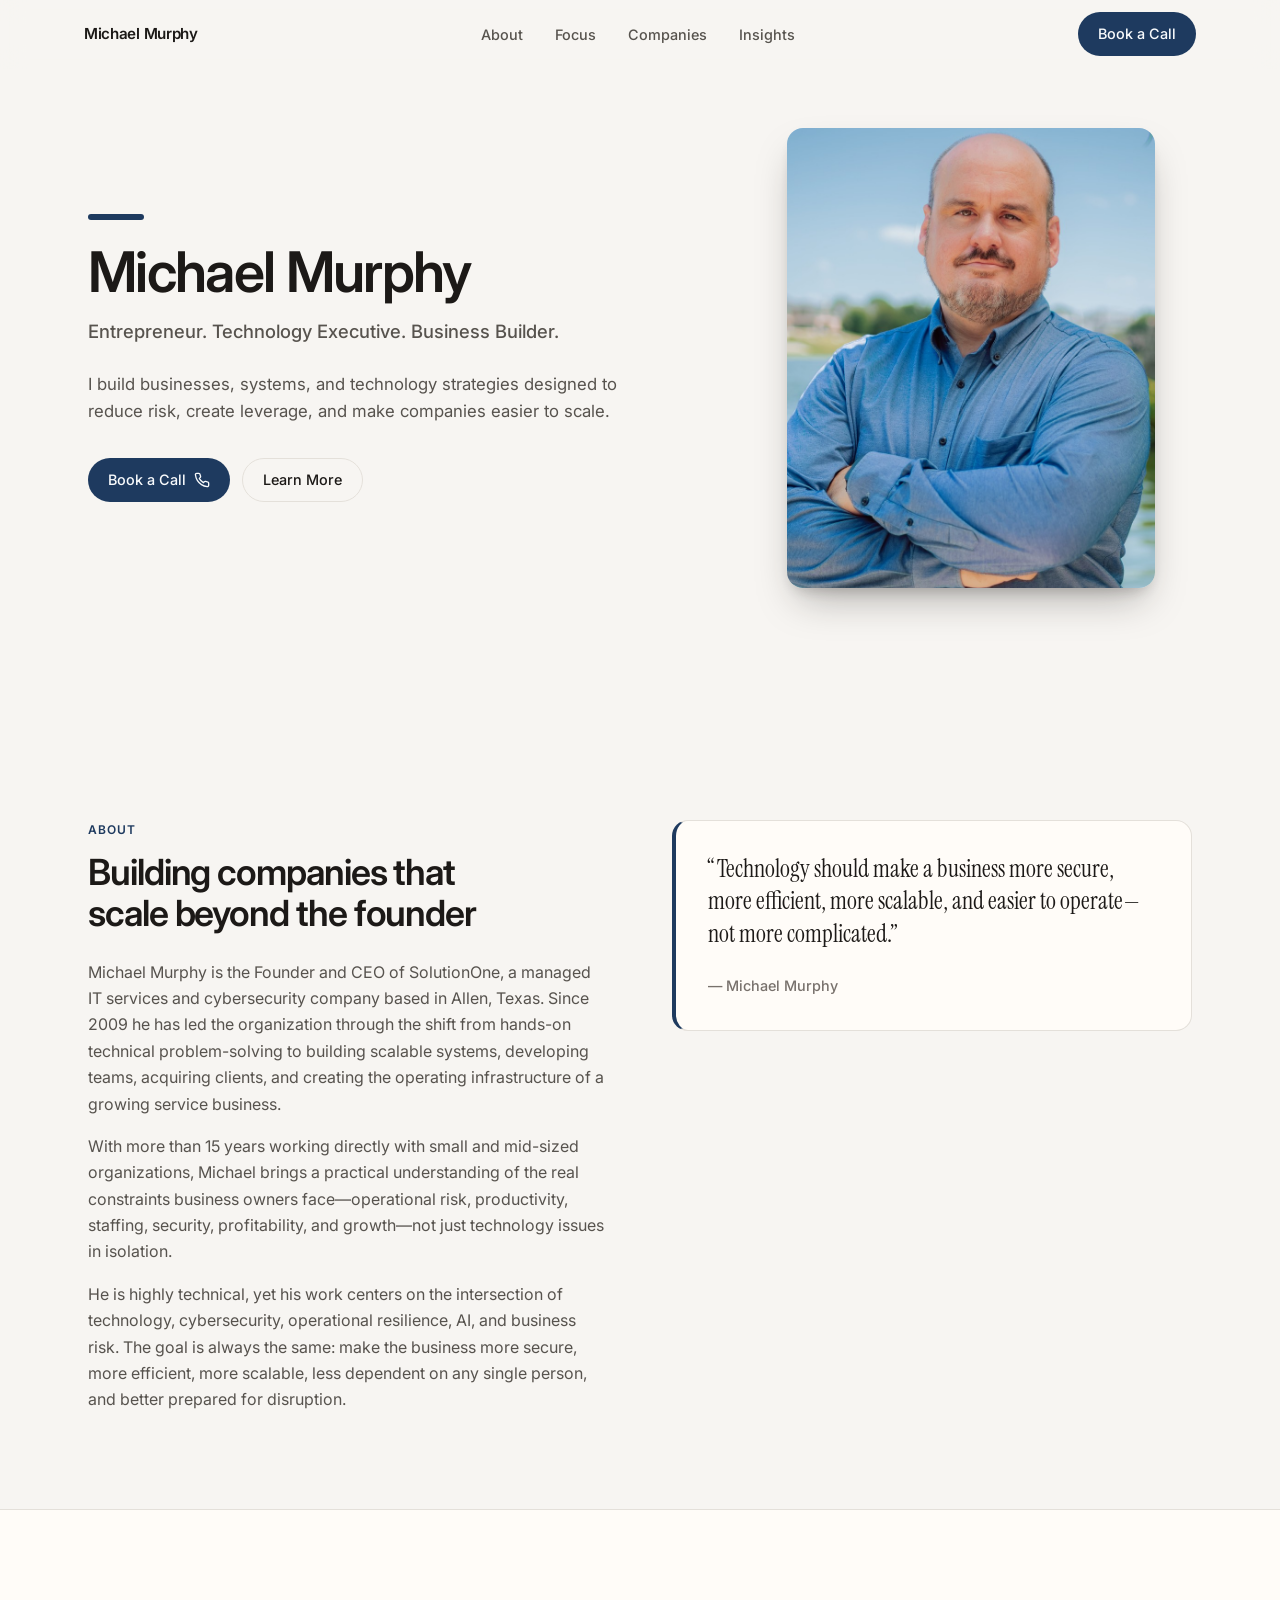
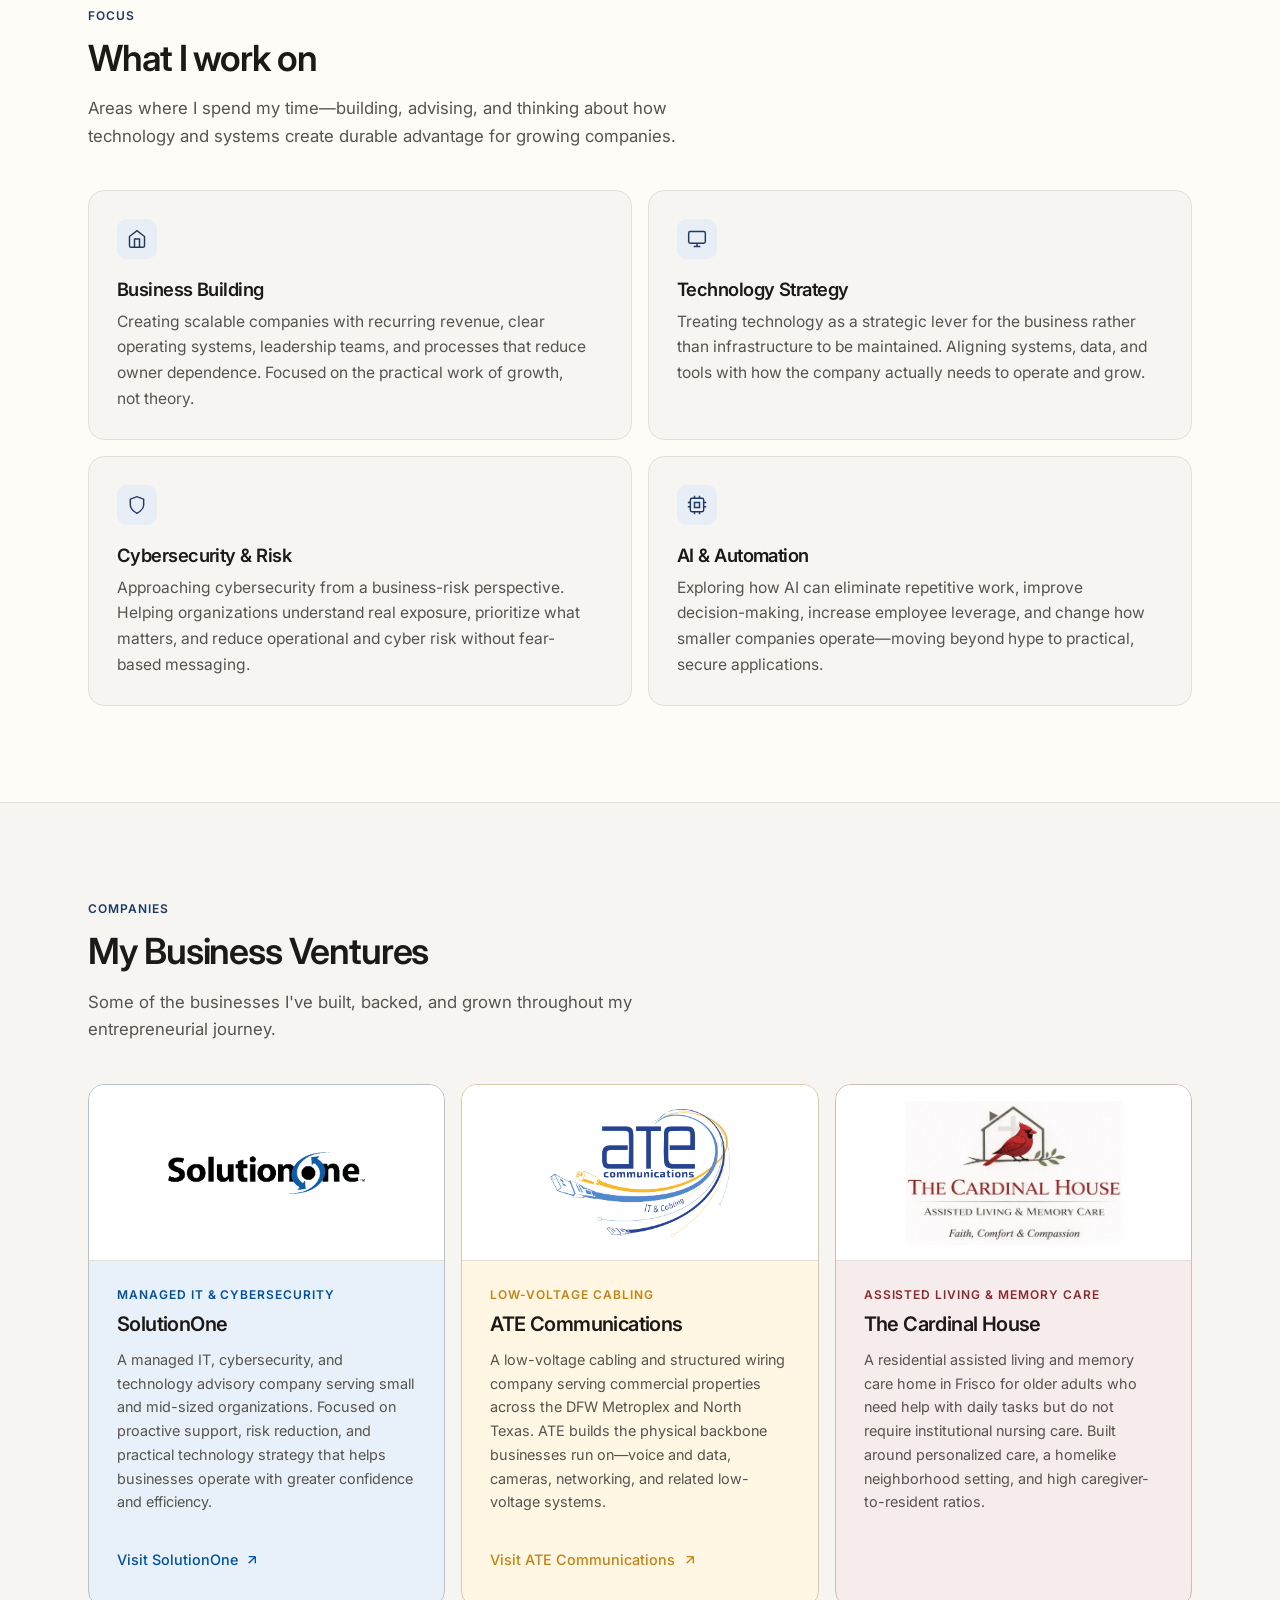
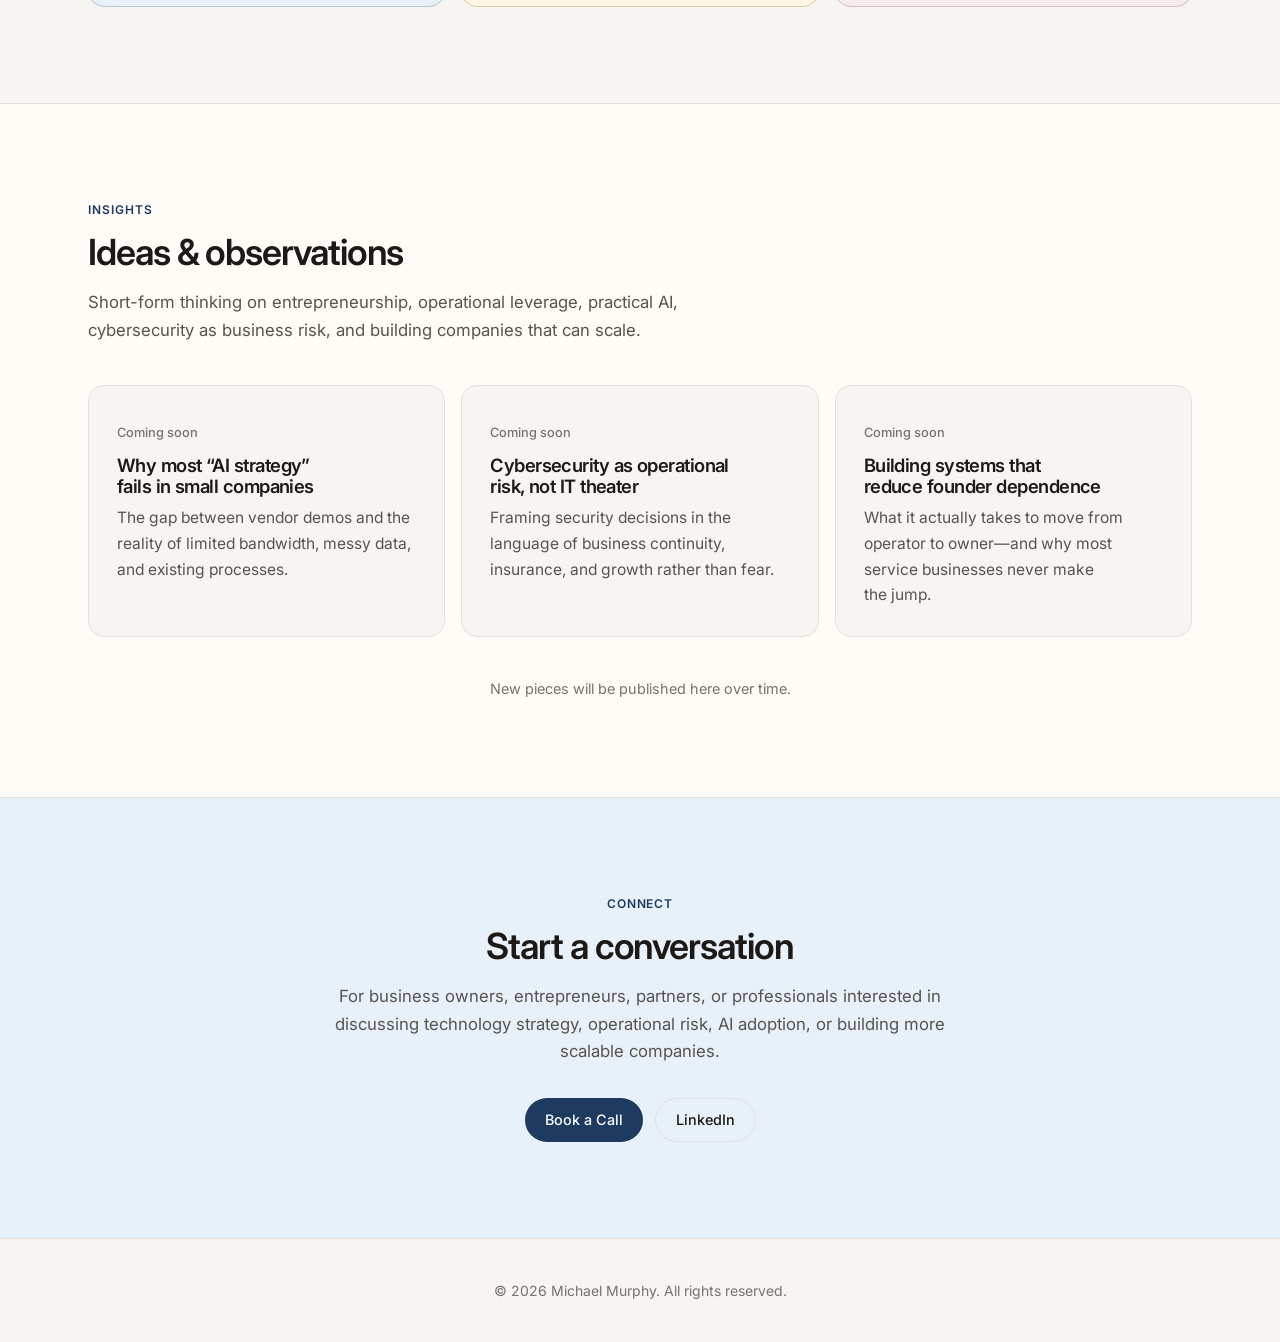
==== index.html @ 8ab00224 "Fix hero portrait: remove broken frame overlay, resize image, proper drop shadow" ====
<!DOCTYPE html>
<html lang="en">
<head>
  <meta charset="utf-8" />
  <meta name="viewport" content="width=device-width, initial-scale=1" />
  <title>Michael Murphy</title>
  <meta name="description" content="Michael Murphy is an entrepreneur, technology executive, and business builder. Founder & CEO of SolutionOne." />
  <meta name="theme-color" content="#f7f5f2" />
  <link rel="icon" type="image/svg+xml" href="favicon.svg" />
  <link rel="preconnect" href="https://fonts.googleapis.com" />
  <link rel="preconnect" href="https://fonts.gstatic.com" crossorigin />
  <link href="https://fonts.googleapis.com/css2?family=Instrument+Serif:ital@0;1&family=Inter:wght@400;500;600;700&display=swap" rel="stylesheet" />
  <link rel="stylesheet" href="css/site.css" />
</head>
<body>
  <header class="nav" id="nav">
    <div class="nav-inner">
      <a href="#top" class="logo">Michael Murphy</a>
      <ul class="nav-links">
        <li><a href="#about">About</a></li>
        <li><a href="#work">Focus</a></li>
        <li><a href="#companies">Companies</a></li>
        <li><a href="#insights">Insights</a></li>
      </ul>
      <a class="btn btn-primary nav-cta-desktop" href="https://calendly.com/mwmurphy/phone" target="_blank" rel="noopener noreferrer">Book a Call</a>
      <button class="menu-btn" id="menuBtn" type="button" aria-label="Open menu" aria-expanded="false">
        <svg width="24" height="24" viewBox="0 0 24 24" fill="none" stroke="currentColor" stroke-width="2"><path d="M4 6h16M4 12h16M4 18h16"/></svg>
      </button>
    </div>
  </header>
  <div class="mobile-menu" id="mobileMenu">
    <a href="#about">About</a>
    <a href="#work">Focus</a>
    <a href="#companies">Companies</a>
    <a href="#insights">Insights</a>
    <a href="https://calendly.com/mwmurphy/phone" target="_blank" rel="noopener noreferrer">Book a Call</a>
  </div>

  <main id="top">
    <section class="hero">
      <div>
        <div class="bar hero-stagger"></div>
        <h1 class="hero-stagger">Michael Murphy</h1>
        <p class="tag hero-stagger">Entrepreneur. Technology Executive. Business Builder.</p>
        <p class="lede hero-stagger">I build businesses, systems, and technology strategies designed to reduce risk, create leverage, and make companies easier to scale.</p>
        <div class="actions hero-stagger">
          <a class="btn btn-primary" href="https://calendly.com/mwmurphy/phone" target="_blank" rel="noopener noreferrer">
            Book a Call
            <svg width="16" height="16" viewBox="0 0 24 24" fill="none" stroke="currentColor" stroke-width="2"><path d="M22 16.92v3a2 2 0 0 1-2.18 2 19.79 19.79 0 0 1-8.63-3.07 19.5 19.5 0 0 1-6-6 19.79 19.79 0 0 1-3.07-8.67A2 2 0 0 1 4.11 2h3a2 2 0 0 1 2 1.72c.13.81.36 1.6.7 2.34a2 2 0 0 1-.45 2.11L8.09 9.91a16 16 0 0 0 6 6l1.27-1.27a2 2 0 0 1 2.11-.45c.74.34 1.53.57 2.34.7A2 2 0 0 1 22 16.92z"/></svg>
          </a>
          <a class="btn btn-outline" href="#about">Learn More</a>
        </div>
      </div>
      <div class="portrait">
        <img src="michael-murphy.jpg" width="800" height="1088" alt="Michael Murphy, entrepreneur and technology executive" />
      </div>
    </section>

    <section class="section" id="about">
      <div class="wrap about-grid">
        <div>
          <p class="label">About</p>
          <h2>Building companies that scale beyond the founder</h2>
          <div class="about-copy">
            <p>Michael Murphy is the Founder and CEO of SolutionOne, a managed IT services and cybersecurity company based in Allen, Texas. Since 2009 he has led the organization through the shift from hands-on technical problem-solving to building scalable systems, developing teams, acquiring clients, and creating the operating infrastructure of a growing service business.</p>
            <p>With more than 15 years working directly with small and mid-sized organizations, Michael brings a practical understanding of the real constraints business owners face—operational risk, productivity, staffing, security, profitability, and growth—not just technology issues in isolation.</p>
            <p>He is highly technical, yet his work centers on the intersection of technology, cybersecurity, operational resilience, AI, and business risk. The goal is always the same: make the business more secure, more efficient, more scalable, less dependent on any single person, and better prepared for disruption.</p>
          </div>
        </div>
        <blockquote class="quote">
          <p>“Technology should make a business more secure, more efficient, more scalable, and easier to operate—not more complicated.”</p>
          <footer>— Michael Murphy</footer>
        </blockquote>
      </div>
    </section>

    <section class="section band" id="work">
      <div class="wrap">
        <p class="label">Focus</p>
        <h2>What I work on</h2>
        <p class="intro">Areas where I spend my time—building, advising, and thinking about how technology and systems create durable advantage for growing companies.</p>
        <div class="focus-grid">
          <article class="card">
            <div class="icon"><svg width="20" height="20" viewBox="0 0 24 24" fill="none" stroke="currentColor" stroke-width="1.75"><path d="M3 9l9-7 9 7v11a2 2 0 0 1-2 2H5a2 2 0 0 1-2-2z"/><polyline points="9 22 9 12 15 12 15 22"/></svg></div>
            <h3>Business Building</h3>
            <p>Creating scalable companies with recurring revenue, clear operating systems, leadership teams, and processes that reduce owner dependence. Focused on the practical work of growth, not theory.</p>
          </article>
          <article class="card">
            <div class="icon"><svg width="20" height="20" viewBox="0 0 24 24" fill="none" stroke="currentColor" stroke-width="1.75"><rect x="2" y="3" width="20" height="14" rx="2"/><line x1="8" y1="21" x2="16" y2="21"/><line x1="12" y1="17" x2="12" y2="21"/></svg></div>
            <h3>Technology Strategy</h3>
            <p>Treating technology as a strategic lever for the business rather than infrastructure to be maintained. Aligning systems, data, and tools with how the company actually needs to operate and grow.</p>
          </article>
          <article class="card">
            <div class="icon"><svg width="20" height="20" viewBox="0 0 24 24" fill="none" stroke="currentColor" stroke-width="1.75"><path d="M12 22s8-4 8-10V5l-8-3-8 3v7c0 6 8 10 8 10z"/></svg></div>
            <h3>Cybersecurity & Risk</h3>
            <p>Approaching cybersecurity from a business-risk perspective. Helping organizations understand real exposure, prioritize what matters, and reduce operational and cyber risk without fear-based messaging.</p>
          </article>
          <article class="card">
            <div class="icon"><svg width="20" height="20" viewBox="0 0 24 24" fill="none" stroke="currentColor" stroke-width="1.75"><rect x="4" y="4" width="16" height="16" rx="2"/><rect x="9" y="9" width="6" height="6"/><path d="M9 1v3M15 1v3M9 20v3M15 20v3M20 9h3M20 14h3M1 9h3M1 14h3"/></svg></div>
            <h3>AI & Automation</h3>
            <p>Exploring how AI can eliminate repetitive work, improve decision-making, increase employee leverage, and change how smaller companies operate—moving beyond hype to practical, secure applications.</p>
          </article>
        </div>
      </div>
    </section>

    <section class="section" id="companies">
      <div class="wrap">
        <p class="label">Companies</p>
        <h2>My Business Ventures</h2>
        <p class="intro">Some of the businesses I've built, backed, and grown throughout my entrepreneurial journey.</p>
        <div class="company-grid">
          <article class="venture so">
            <div class="venture-logo"><img src="logos/solutionone.png" alt="SolutionOne logo" /></div>
            <div class="venture-body">
              <p class="kind">Managed IT & cybersecurity</p>
              <h3>SolutionOne</h3>
              <p>A managed IT, cybersecurity, and technology advisory company serving small and mid-sized organizations. Focused on proactive support, risk reduction, and practical technology strategy that helps businesses operate with greater confidence and efficiency.</p>
              <a class="ext" href="https://www.solutiononeinc.com" target="_blank" rel="noopener noreferrer">Visit SolutionOne <svg width="16" height="16" viewBox="0 0 24 24" fill="none" stroke="currentColor" stroke-width="2"><path d="M7 17L17 7M17 7H7M17 7V17"/></svg></a>
            </div>
          </article>
          <article class="venture ate">
            <div class="venture-logo"><img src="logos/ate.png" alt="ATE Communications logo" /></div>
            <div class="venture-body">
              <p class="kind">Low-voltage cabling</p>
              <h3>ATE Communications</h3>
              <p>A low-voltage cabling and structured wiring company serving commercial properties across the DFW Metroplex and North Texas. ATE builds the physical backbone businesses run on—voice and data, cameras, networking, and related low-voltage systems.</p>
              <a class="ext" href="https://ate-com.com" target="_blank" rel="noopener noreferrer">Visit ATE Communications <svg width="16" height="16" viewBox="0 0 24 24" fill="none" stroke="currentColor" stroke-width="2"><path d="M7 17L17 7M17 7H7M17 7V17"/></svg></a>
            </div>
          </article>
          <article class="venture cardinal">
            <div class="venture-logo"><img src="logos/cardinal.jpg" alt="The Cardinal House logo" /></div>
            <div class="venture-body">
              <p class="kind">Assisted living & memory care</p>
              <h3>The Cardinal House</h3>
              <p>A residential assisted living and memory care home in Frisco for older adults who need help with daily tasks but do not require institutional nursing care. Built around personalized care, a homelike neighborhood setting, and high caregiver-to-resident ratios.</p>
            </div>
          </article>
        </div>
      </div>
    </section>

    <section class="section band" id="insights">
      <div class="wrap">
        <p class="label">Insights</p>
        <h2>Ideas & observations</h2>
        <p class="intro">Short-form thinking on entrepreneurship, operational leverage, practical AI, cybersecurity as business risk, and building companies that can scale.</p>
        <div class="insight-grid">
          <article class="card insight">
            <p class="meta">Coming soon</p>
            <h3>Why most “AI strategy” fails in small companies</h3>
            <p>The gap between vendor demos and the reality of limited bandwidth, messy data, and existing processes.</p>
          </article>
          <article class="card insight">
            <p class="meta">Coming soon</p>
            <h3>Cybersecurity as operational risk, not IT theater</h3>
            <p>Framing security decisions in the language of business continuity, insurance, and growth rather than fear.</p>
          </article>
          <article class="card insight">
            <p class="meta">Coming soon</p>
            <h3>Building systems that reduce founder dependence</h3>
            <p>What it actually takes to move from operator to owner—and why most service businesses never make the jump.</p>
          </article>
        </div>
        <p class="note">New pieces will be published here over time.</p>
      </div>
    </section>

    <section class="section connect" id="connect">
      <div class="wrap">
        <p class="label">Connect</p>
        <h2>Start a conversation</h2>
        <p class="intro">For business owners, entrepreneurs, partners, or professionals interested in discussing technology strategy, operational risk, AI adoption, or building more scalable companies.</p>
        <div class="actions">
          <a class="btn btn-primary" href="https://calendly.com/mwmurphy/phone" target="_blank" rel="noopener noreferrer">Book a Call</a>
          <a class="btn btn-outline" href="https://www.linkedin.com/in/michaelwmurphy/" target="_blank" rel="noopener noreferrer">LinkedIn</a>
        </div>
      </div>
    </section>
  </main>
  <footer class="footer">© <span id="year"></span> Michael Murphy. All rights reserved.</footer>
  <script src="js/site.js"></script>
</body>
</html>
---- css/site.css ----
:root {
  --bg: #f7f5f2;
  --surface: #fffcf8;
  --fg: #1c1917;
  --muted: #57534e;
  --subtle: #78716c;
  --border: #e4e0da;
  --accent: #1e3a5f;
  --accent-fg: #f8fafc;
  --accent-soft: #e8eef5;
  --accent-hover: #152a45;
  --so: #0050a0;
  --so-soft: #e8f1fa;
  --ate-gold: #c48414;
  --ate-soft: #fff6e4;
  --cardinal: #8b2a2e;
  --cardinal-soft: #f6eceb;
  --logo-band: #ffffff;
  --radius: 1rem;
  --font: Inter, ui-sans-serif, system-ui, sans-serif;
  --serif: "Instrument Serif", Georgia, serif;
}

* { box-sizing: border-box; margin: 0; padding: 0; }
html { scroll-behavior: smooth; scroll-padding-top: 5.5rem; }
body {
  background: var(--bg);
  color: var(--fg);
  font-family: var(--font);
  line-height: 1.65;
  -webkit-font-smoothing: antialiased;
}
img { max-width: 100%; display: block; }
a { color: inherit; }
h1, h2, h3 { text-wrap: balance; letter-spacing: -0.03em; line-height: 1.15; }
p { text-wrap: pretty; }
button { font: inherit; cursor: pointer; background: none; border: none; color: inherit; }

.wrap { max-width: 72rem; margin: 0 auto; padding: 0 1.25rem; }
@media (min-width: 640px) { .wrap { padding: 0 1.5rem; } }

.nav {
  position: fixed; inset: 0 0 auto; z-index: 50;
  border-bottom: 1px solid transparent;
  background: color-mix(in srgb, var(--bg) 80%, transparent);
  backdrop-filter: blur(12px);
  transition: background-color .2s, border-color .2s;
}
.nav.scrolled {
  border-color: var(--border);
  background: color-mix(in srgb, var(--bg) 95%, transparent);
}
.nav-inner {
  max-width: 72rem; margin: 0 auto;
  height: 4.25rem;
  display: flex; align-items: center; justify-content: space-between;
  padding: 0 1.25rem;
}
.logo { font-weight: 600; font-size: 0.95rem; text-decoration: none; letter-spacing: -0.02em; }
.nav-links { display: none; gap: 2rem; list-style: none; }
.nav-links a { color: var(--muted); text-decoration: none; font-size: 0.9rem; font-weight: 500; }
.nav-links a:hover { color: var(--fg); }
.menu-btn { width: 2.75rem; height: 2.75rem; display: inline-flex; align-items: center; justify-content: center; border-radius: 0.5rem; }
.mobile-menu {
  position: fixed; inset: 0; z-index: 40; background: var(--bg);
  padding: 6rem 1.5rem 2rem; display: none; flex-direction: column; gap: 0.5rem;
}
.mobile-menu.open { display: flex; }
.mobile-menu a { min-height: 3rem; display: flex; align-items: center; font-size: 1.15rem; font-weight: 500; text-decoration: none; }
.nav-cta-desktop { display: none; }

@media (min-width: 768px) {
  .nav-links { display: flex; }
  .menu-btn { display: none; }
  .nav-cta-desktop { display: inline-flex; }
}

.btn {
  display: inline-flex; align-items: center; justify-content: center; gap: 0.5rem;
  min-height: 2.75rem; padding: 0 1.25rem; border-radius: 999px;
  font-size: 0.9rem; font-weight: 500; text-decoration: none;
  transition: background-color .15s, border-color .15s, transform .15s;
}
.btn:active { transform: scale(0.96); }
.btn-primary { background: var(--accent); color: var(--accent-fg); }
.btn-primary:hover { background: var(--accent-hover); }
.btn-outline { border: 1px solid var(--border); color: var(--fg); }
.btn-outline:hover { border-color: var(--muted); background: var(--surface); }

.hero {
  max-width: 72rem; margin: 0 auto;
  padding: 6rem 1.25rem 4rem;
  display: grid; gap: 2.5rem; align-items: center;
}
@media (min-width: 1024px) {
  .hero { grid-template-columns: 1.15fr 0.85fr; gap: 4rem; padding: 8rem 1.5rem 6rem; }
}
.bar { width: 3.5rem; height: 0.375rem; border-radius: 999px; background: var(--accent); margin-bottom: 1.25rem; }
.hero h1 { font-size: clamp(2.25rem, 5vw, 3.5rem); font-weight: 600; }
.tag { margin-top: 0.75rem; font-size: 1.15rem; font-weight: 500; color: var(--muted); }
.lede { margin-top: 1.5rem; max-width: 36rem; font-size: 1.05rem; color: var(--muted); }
.actions { margin-top: 2rem; display: flex; flex-wrap: wrap; gap: 0.75rem; }
.portrait { position: relative; width: 100%; max-width: 20rem; margin: 0 auto; }
@media (min-width: 1024px) { .portrait { margin-left: auto; max-width: 23rem; } }
.portrait img {
  width: 100%; height: auto; aspect-ratio: 4/5; object-fit: cover; object-position: center 20%;
  border-radius: 1rem; box-shadow: 0 20px 40px -12px rgb(28 25 23 / 0.35), 0 8px 16px -8px rgb(28 25 23 / 0.25);
}

.section { padding: 4rem 0; }
@media (min-width: 640px) { .section { padding: 6rem 0; } }
.label { font-size: 0.75rem; font-weight: 600; letter-spacing: 0.08em; text-transform: uppercase; color: var(--accent); }
.section h2 { margin-top: 0.75rem; font-size: clamp(1.75rem, 3vw, 2.25rem); font-weight: 600; }
.intro { margin-top: 1rem; max-width: 40rem; color: var(--muted); font-size: 1.05rem; }

.about-grid, .focus-grid, .company-grid, .insight-grid { margin-top: 2.5rem; display: grid; gap: 1rem; }
@media (min-width: 640px) { .focus-grid { grid-template-columns: 1fr 1fr; } }
@media (min-width: 768px) { .company-grid, .insight-grid { grid-template-columns: 1fr 1fr 1fr; } }
@media (min-width: 1024px) { .about-grid { grid-template-columns: 1fr 1fr; gap: 4rem; } }

.about-copy { margin-top: 1.5rem; display: grid; gap: 1rem; color: var(--muted); }
.quote {
  align-self: start; background: var(--surface);
  border: 1px solid var(--border); border-left: 4px solid var(--accent);
  border-radius: 1rem; padding: 2rem;
}
.quote p { font-family: var(--serif); font-size: 1.5rem; line-height: 1.35; color: var(--fg); }
.quote footer { margin-top: 1.5rem; font-size: 0.9rem; font-weight: 500; color: var(--subtle); }

.band { background: var(--surface); border-top: 1px solid var(--border); border-bottom: 1px solid var(--border); }
.card {
  background: var(--bg); border: 1px solid var(--border); border-radius: 1rem; padding: 1.75rem;
}
.icon {
  width: 2.5rem; height: 2.5rem; border-radius: 10px;
  background: var(--accent-soft); color: var(--accent);
  display: flex; align-items: center; justify-content: center; margin-bottom: 1.25rem;
}
.card h3 { font-size: 1.15rem; font-weight: 600; }
.card p { margin-top: 0.5rem; color: var(--muted); font-size: 0.975rem; }

.venture {
  display: flex; flex-direction: column; overflow: hidden;
  border-radius: 1rem; border: 1px solid var(--border);
}
.venture.so { background: var(--so-soft); border-color: color-mix(in srgb, var(--so) 20%, var(--border)); }
.venture.ate { background: var(--ate-soft); border-color: color-mix(in srgb, var(--ate-gold) 25%, var(--border)); }
.venture.cardinal { background: var(--cardinal-soft); border-color: color-mix(in srgb, var(--cardinal) 20%, var(--border)); }
.venture-logo {
  height: 11rem; display: flex; align-items: center; justify-content: center;
  background: var(--logo-band); border-bottom: 1px solid var(--border); padding: 0 1.25rem;
}
.venture-logo img { object-fit: contain; max-width: 88%; }
.venture.so img { height: 3rem; }
.venture.ate img { height: 8rem; }
.venture.cardinal img { height: 9rem; }
.venture-body { padding: 1.5rem 1.75rem; display: flex; flex-direction: column; flex: 1; }
.kind { font-size: 0.75rem; font-weight: 600; letter-spacing: 0.08em; text-transform: uppercase; }
.venture.so .kind, .venture.so .ext { color: var(--so); }
.venture.ate .kind, .venture.ate .ext { color: var(--ate-gold); }
.venture.cardinal .kind { color: var(--cardinal); }
.venture h3 { margin-top: 0.5rem; font-size: 1.25rem; font-weight: 600; }
.venture-body > p:last-of-type { margin-top: 0.75rem; flex: 1; color: var(--muted); font-size: 0.9rem; }
.ext {
  margin-top: 1.5rem; display: inline-flex; align-items: center; gap: 0.4rem;
  min-height: 2.75rem; font-size: 0.9rem; font-weight: 500; text-decoration: none;
}

.insight .meta { font-size: 0.8rem; font-weight: 500; color: var(--subtle); }
.insight h3 { margin-top: 0.75rem; }
.note { margin-top: 2.5rem; text-align: center; color: var(--subtle); font-size: 0.9rem; }

.connect { background: var(--so-soft); border-bottom: 1px solid var(--border); text-align: center; }
.connect .intro { margin-left: auto; margin-right: auto; }
.connect .actions { justify-content: center; }

.footer { padding: 2.5rem 0; text-align: center; color: var(--subtle); font-size: 0.875rem; }

@media (prefers-reduced-motion: reduce) {
  html { scroll-behavior: auto; }
  .hero-stagger { animation: none !important; opacity: 1 !important; }
}
@keyframes fade-up {
  from { opacity: 0; transform: translateY(12px); }
  to { opacity: 1; transform: none; }
}
.hero-stagger { opacity: 0; animation: fade-up .5s cubic-bezier(0.22,1,0.36,1) forwards; }
.hero-stagger:nth-child(1) { animation-delay: 40ms; }
.hero-stagger:nth-child(2) { animation-delay: 120ms; }
.hero-stagger:nth-child(3) { animation-delay: 200ms; }
.hero-stagger:nth-child(4) { animation-delay: 280ms; }
.hero-stagger:nth-child(5) { animation-delay: 320ms; }
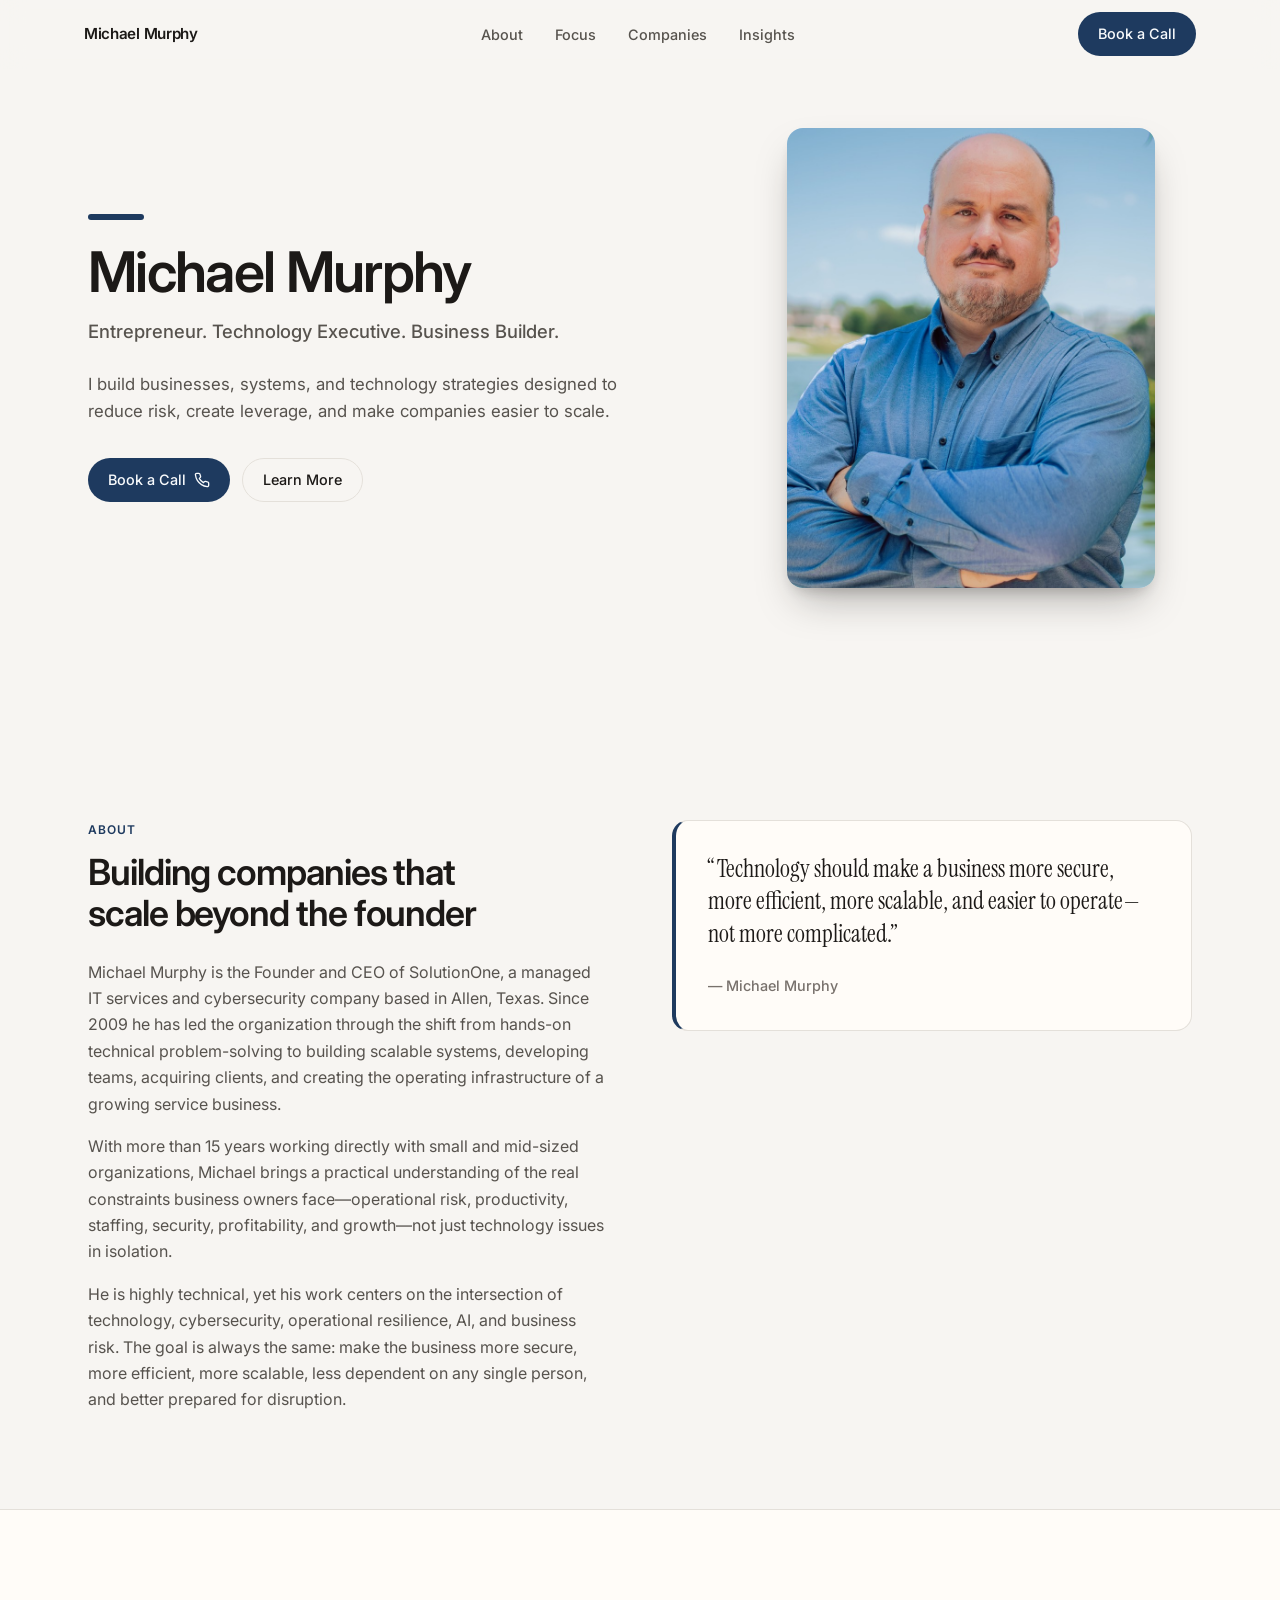
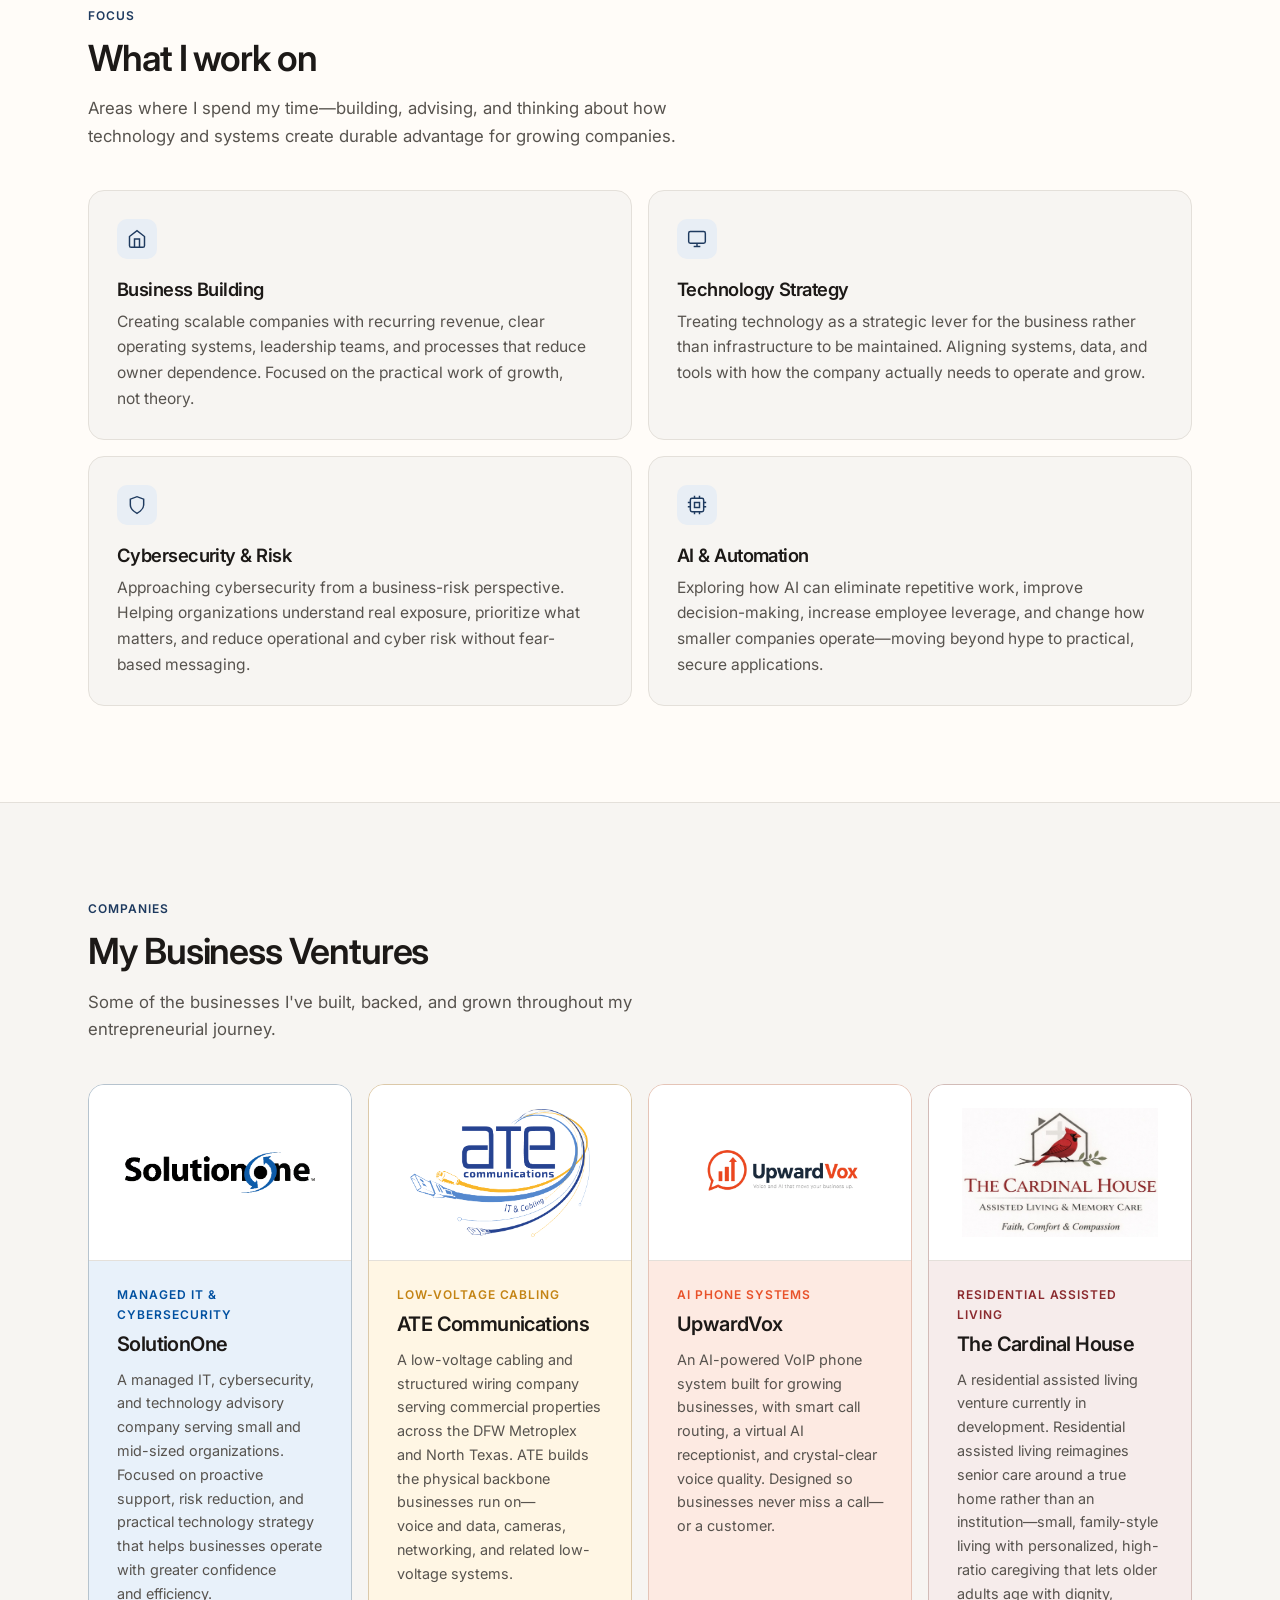
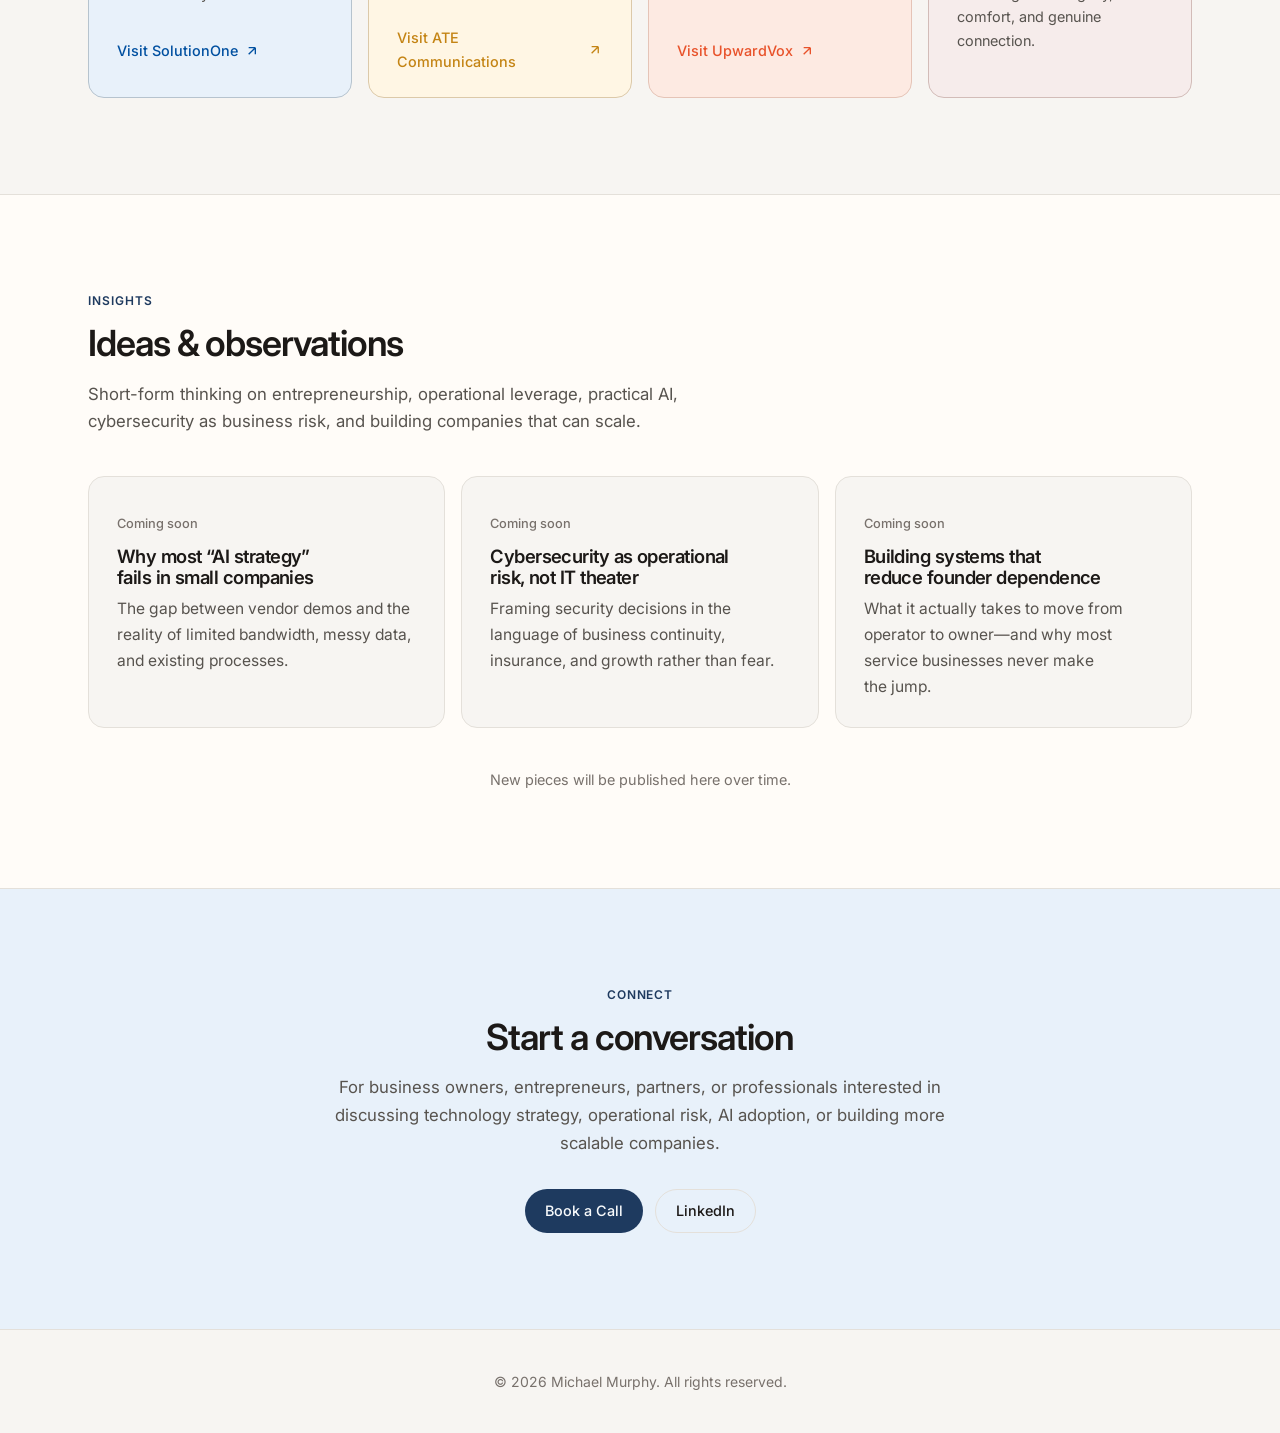
==== commit e2e5361b: "Add UpwardVox venture card, reorder companies, rewrite Cardinal House copy" ====
--- a/index.html
+++ b/index.html
@@ -128,12 +128,21 @@
               <a class="ext" href="https://ate-com.com" target="_blank" rel="noopener noreferrer">Visit ATE Communications <svg width="16" height="16" viewBox="0 0 24 24" fill="none" stroke="currentColor" stroke-width="2"><path d="M7 17L17 7M17 7H7M17 7V17"/></svg></a>
             </div>
           </article>
+          <article class="venture uv">
+            <div class="venture-logo"><img src="logos/upwardvox.webp" alt="UpwardVox logo" /></div>
+            <div class="venture-body">
+              <p class="kind">AI phone systems</p>
+              <h3>UpwardVox</h3>
+              <p>An AI-powered VoIP phone system built for growing businesses, with smart call routing, a virtual AI receptionist, and crystal-clear voice quality. Designed so businesses never miss a call—or a customer.</p>
+              <a class="ext" href="https://upwardvox.com" target="_blank" rel="noopener noreferrer">Visit UpwardVox <svg width="16" height="16" viewBox="0 0 24 24" fill="none" stroke="currentColor" stroke-width="2"><path d="M7 17L17 7M17 7H7M17 7V17"/></svg></a>
+            </div>
+          </article>
           <article class="venture cardinal">
             <div class="venture-logo"><img src="logos/cardinal.jpg" alt="The Cardinal House logo" /></div>
             <div class="venture-body">
-              <p class="kind">Assisted living & memory care</p>
+              <p class="kind">Residential assisted living</p>
               <h3>The Cardinal House</h3>
-              <p>A residential assisted living and memory care home in Frisco for older adults who need help with daily tasks but do not require institutional nursing care. Built around personalized care, a homelike neighborhood setting, and high caregiver-to-resident ratios.</p>
+              <p>A residential assisted living venture currently in development. Residential assisted living reimagines senior care around a true home rather than an institution—small, family-style living with personalized, high-ratio caregiving that lets older adults age with dignity, comfort, and genuine connection.</p>
             </div>
           </article>
         </div>
--- a/css/site.css
+++ b/css/site.css
@@ -15,6 +15,8 @@
   --ate-soft: #fff6e4;
   --cardinal: #8b2a2e;
   --cardinal-soft: #f6eceb;
+  --uv: #e8522a;
+  --uv-soft: #fdeae2;
   --logo-band: #ffffff;
   --radius: 1rem;
   --font: Inter, ui-sans-serif, system-ui, sans-serif;
@@ -114,8 +116,9 @@
 .intro { margin-top: 1rem; max-width: 40rem; color: var(--muted); font-size: 1.05rem; }
 
 .about-grid, .focus-grid, .company-grid, .insight-grid { margin-top: 2.5rem; display: grid; gap: 1rem; }
-@media (min-width: 640px) { .focus-grid { grid-template-columns: 1fr 1fr; } }
-@media (min-width: 768px) { .company-grid, .insight-grid { grid-template-columns: 1fr 1fr 1fr; } }
+@media (min-width: 640px) { .focus-grid, .company-grid { grid-template-columns: 1fr 1fr; } }
+@media (min-width: 768px) { .insight-grid { grid-template-columns: 1fr 1fr 1fr; } }
+@media (min-width: 1024px) { .company-grid { grid-template-columns: 1fr 1fr 1fr 1fr; } }
 @media (min-width: 1024px) { .about-grid { grid-template-columns: 1fr 1fr; gap: 4rem; } }
 
 .about-copy { margin-top: 1.5rem; display: grid; gap: 1rem; color: var(--muted); }
@@ -146,6 +149,7 @@
 .venture.so { background: var(--so-soft); border-color: color-mix(in srgb, var(--so) 20%, var(--border)); }
 .venture.ate { background: var(--ate-soft); border-color: color-mix(in srgb, var(--ate-gold) 25%, var(--border)); }
 .venture.cardinal { background: var(--cardinal-soft); border-color: color-mix(in srgb, var(--cardinal) 20%, var(--border)); }
+.venture.uv { background: var(--uv-soft); border-color: color-mix(in srgb, var(--uv) 20%, var(--border)); }
 .venture-logo {
   height: 11rem; display: flex; align-items: center; justify-content: center;
   background: var(--logo-band); border-bottom: 1px solid var(--border); padding: 0 1.25rem;
@@ -154,11 +158,13 @@
 .venture.so img { height: 3rem; }
 .venture.ate img { height: 8rem; }
 .venture.cardinal img { height: 9rem; }
+.venture.uv img { height: 3.5rem; }
 .venture-body { padding: 1.5rem 1.75rem; display: flex; flex-direction: column; flex: 1; }
 .kind { font-size: 0.75rem; font-weight: 600; letter-spacing: 0.08em; text-transform: uppercase; }
 .venture.so .kind, .venture.so .ext { color: var(--so); }
 .venture.ate .kind, .venture.ate .ext { color: var(--ate-gold); }
 .venture.cardinal .kind { color: var(--cardinal); }
+.venture.uv .kind, .venture.uv .ext { color: var(--uv); }
 .venture h3 { margin-top: 0.5rem; font-size: 1.25rem; font-weight: 600; }
 .venture-body > p:last-of-type { margin-top: 0.75rem; flex: 1; color: var(--muted); font-size: 0.9rem; }
 .ext {
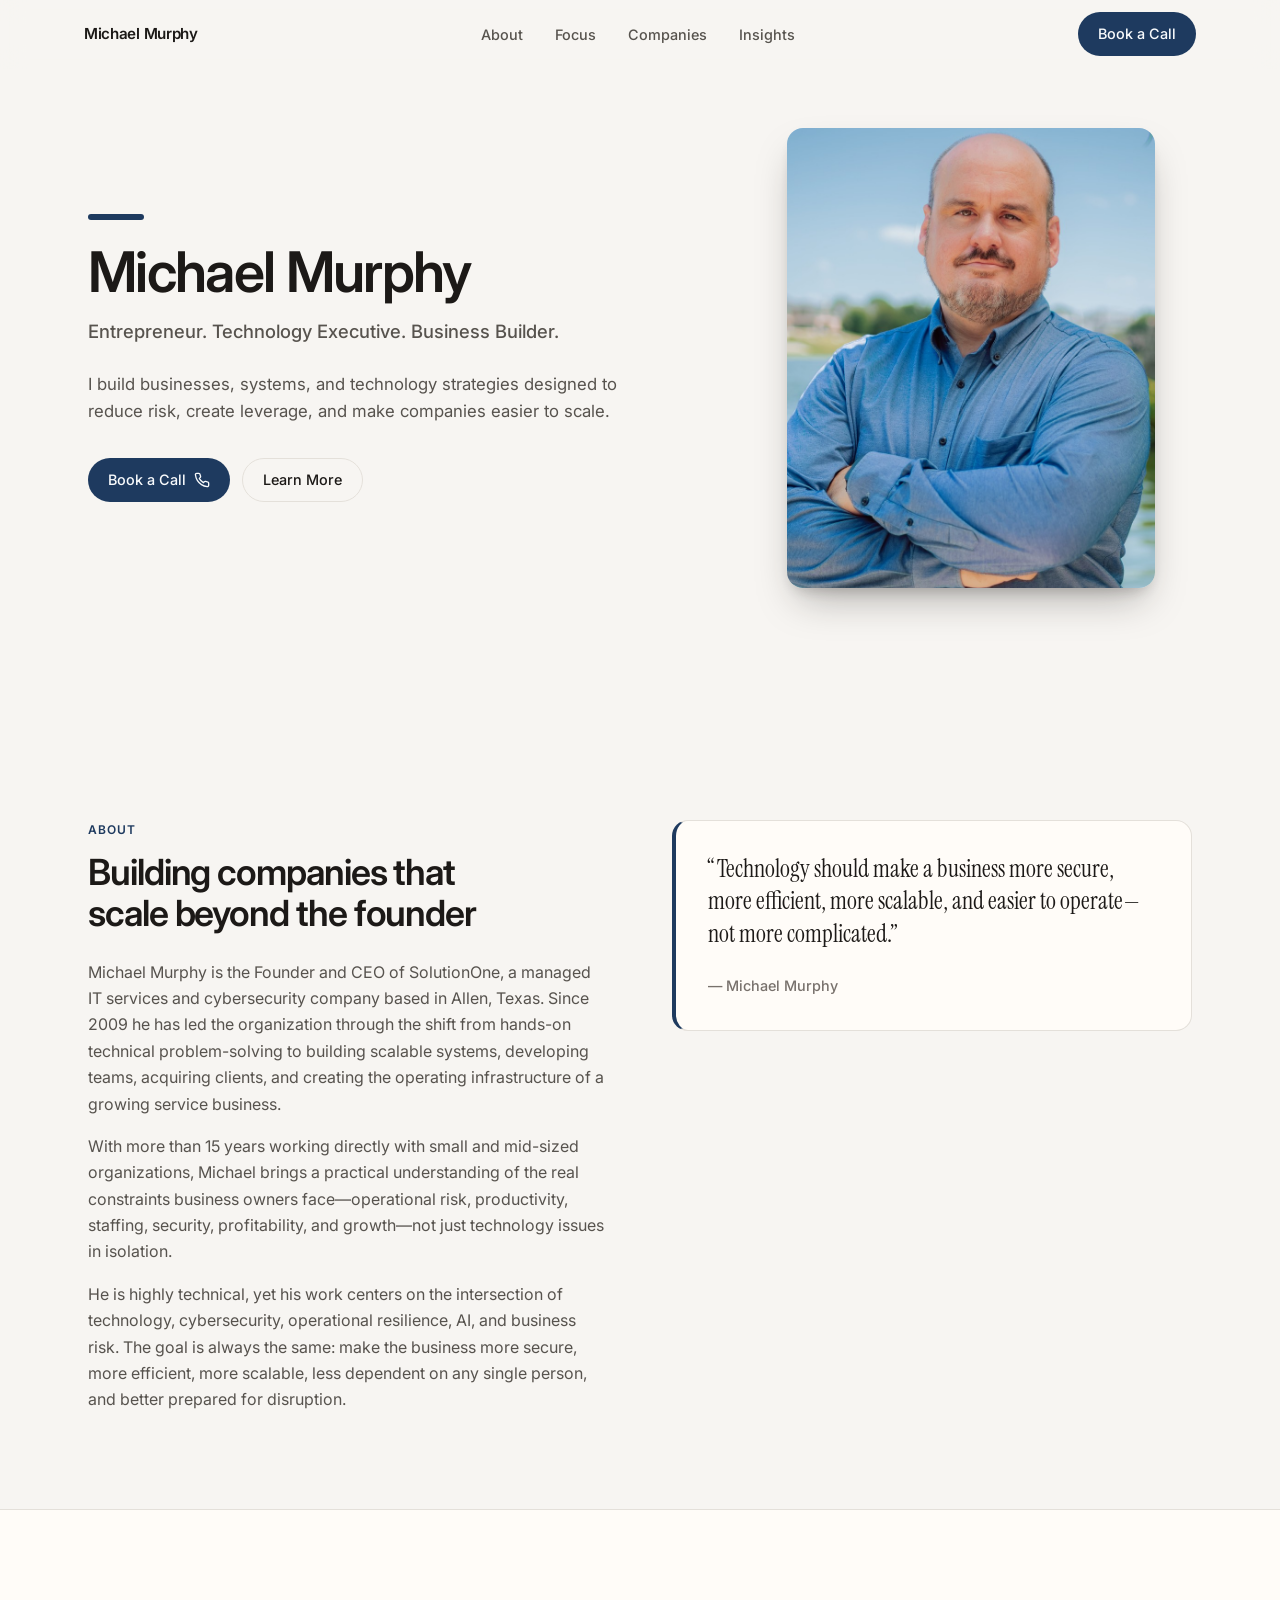
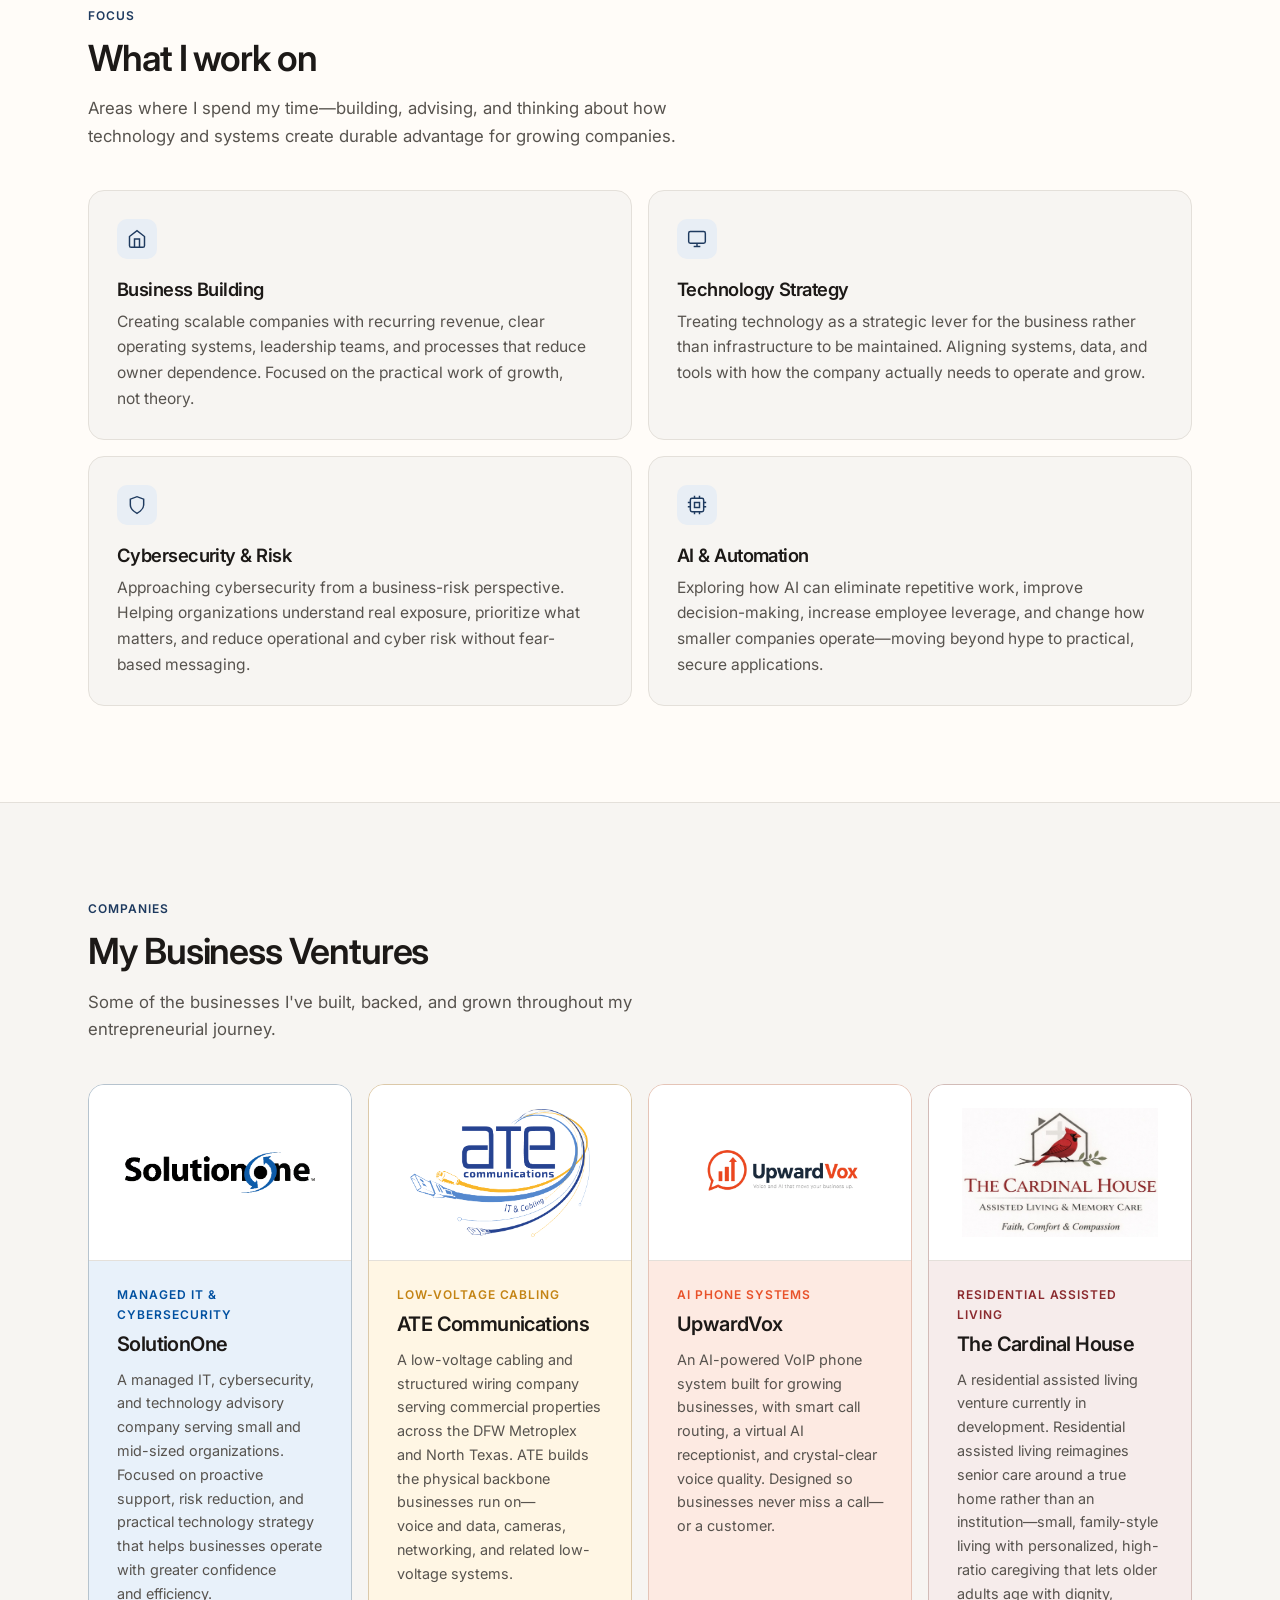
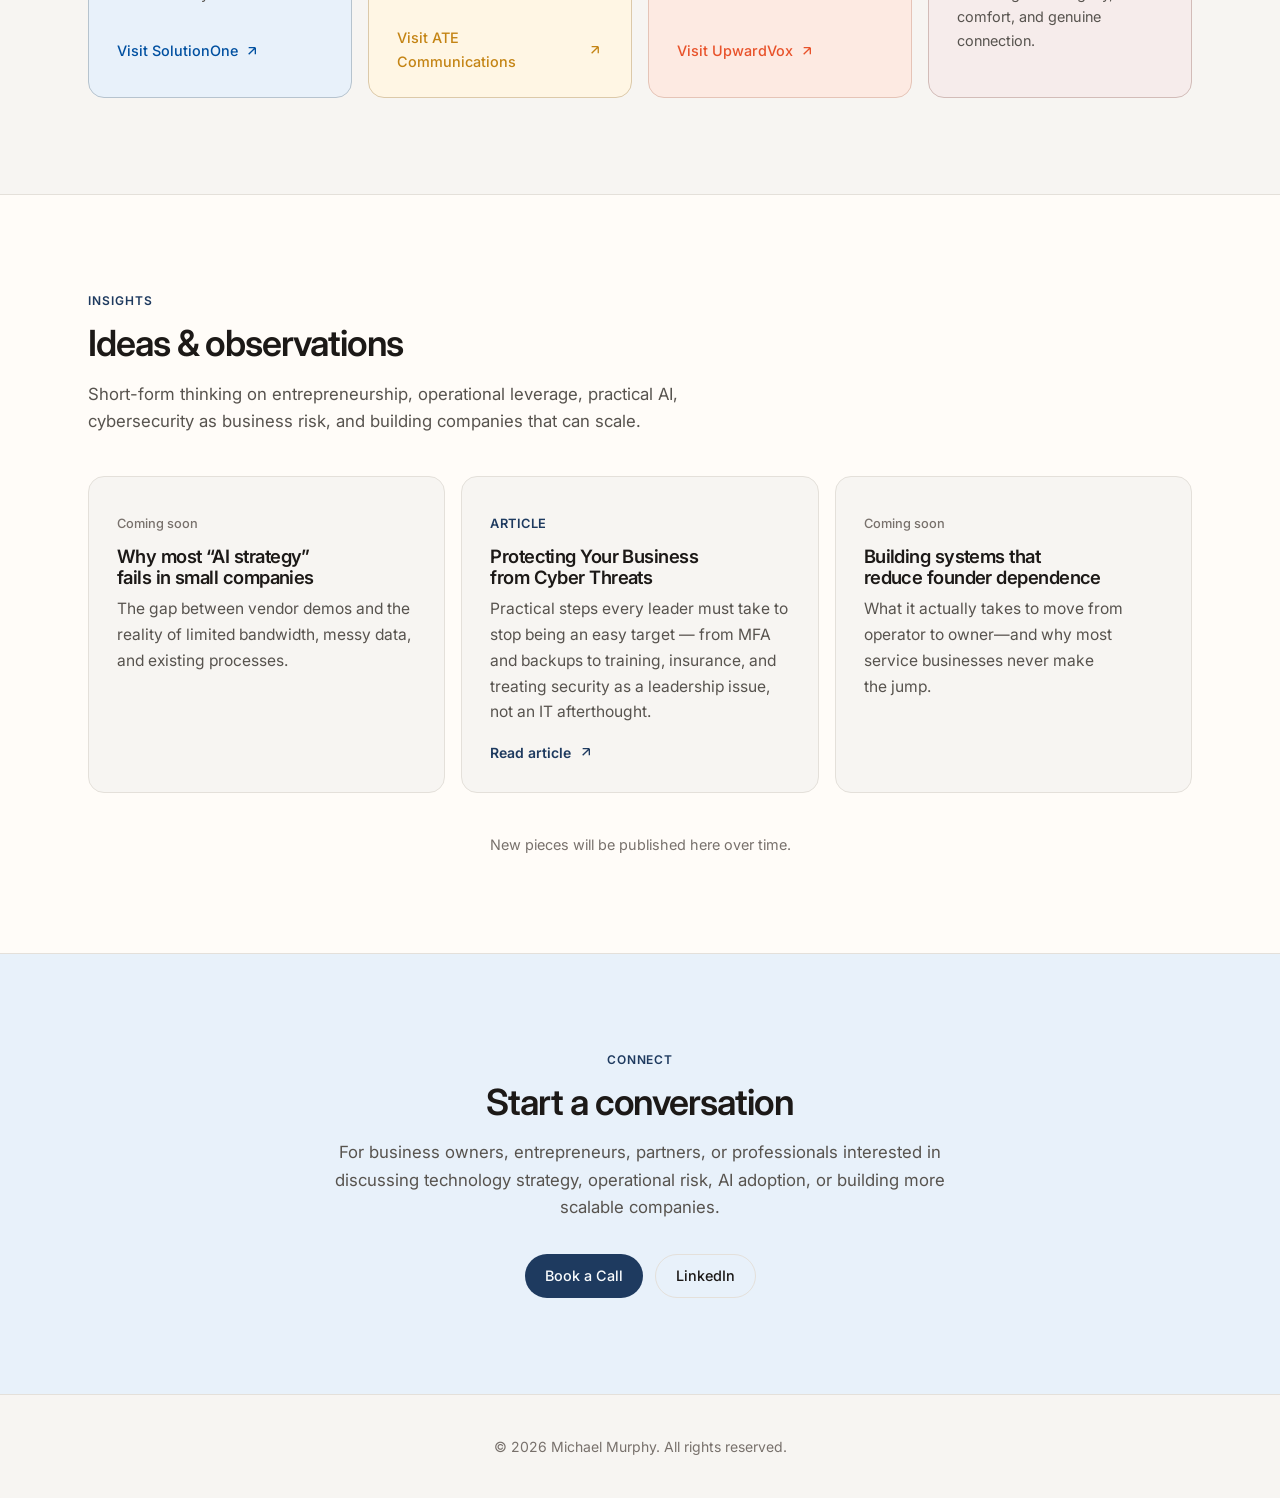
==== commit e768f833: "Add cybersecurity article and wire it to the Insights section" ====
--- a/index.html
+++ b/index.html
@@ -160,11 +160,12 @@
             <h3>Why most “AI strategy” fails in small companies</h3>
             <p>The gap between vendor demos and the reality of limited bandwidth, messy data, and existing processes.</p>
           </article>
-          <article class="card insight">
-            <p class="meta">Coming soon</p>
-            <h3>Cybersecurity as operational risk, not IT theater</h3>
-            <p>Framing security decisions in the language of business continuity, insurance, and growth rather than fear.</p>
-          </article>
+          <a class="card insight insight-published" href="insights/protecting-your-business-from-cyber-threats.html">
+            <p class="meta">Article</p>
+            <h3>Protecting Your Business from Cyber Threats</h3>
+            <p>Practical steps every leader must take to stop being an easy target — from MFA and backups to training, insurance, and treating security as a leadership issue, not an IT afterthought.</p>
+            <span class="read-link">Read article <svg width="16" height="16" viewBox="0 0 24 24" fill="none" stroke="currentColor" stroke-width="2"><path d="M7 17L17 7M17 7H7M17 7V17"/></svg></span>
+          </a>
           <article class="card insight">
             <p class="meta">Coming soon</p>
             <h3>Building systems that reduce founder dependence</h3>
--- a/css/site.css
+++ b/css/site.css
@@ -176,6 +176,39 @@
 .insight h3 { margin-top: 0.75rem; }
 .note { margin-top: 2.5rem; text-align: center; color: var(--subtle); font-size: 0.9rem; }
 
+a.insight-published {
+  text-decoration: none; display: flex; flex-direction: column;
+  transition: border-color .15s, background-color .15s;
+}
+a.insight-published:hover { border-color: var(--muted); background: var(--surface); }
+a.insight-published .meta {
+  color: var(--accent); font-weight: 600; letter-spacing: 0.04em; text-transform: uppercase;
+}
+a.insight-published .read-link {
+  margin-top: 1rem; display: inline-flex; align-items: center; gap: 0.4rem;
+  color: var(--accent); font-size: 0.875rem; font-weight: 600;
+}
+a.insight-published:hover .read-link { color: var(--accent-hover); }
+
+.skip-link {
+  position: absolute; left: -9999px; top: 0; z-index: 100;
+  background: var(--accent); color: var(--accent-fg);
+  padding: 0.75rem 1.25rem; border-radius: 0 0 0.5rem 0;
+  font-size: 0.9rem; font-weight: 500; text-decoration: none;
+}
+.skip-link:focus { left: 0; }
+
+.article-wrap { max-width: 45rem; margin: 0 auto; }
+.article-wrap h1 { margin-top: 0.75rem; font-size: clamp(1.75rem, 4vw, 2.75rem); font-weight: 600; }
+.byline { margin-top: 0.75rem; color: var(--muted); font-weight: 500; }
+.article-body { margin-top: 2.5rem; display: grid; gap: 1.25rem; font-size: 1.05rem; line-height: 1.75; }
+.article-body p { color: var(--muted); }
+.article-body h2 { margin-top: 1.5rem; font-size: clamp(1.35rem, 2.5vw, 1.6rem); font-weight: 600; color: var(--fg); }
+.article-body h3 { margin-top: 0.75rem; font-size: 1.15rem; font-weight: 600; color: var(--fg); }
+.article-cta { margin-top: 3rem; padding-top: 2.5rem; border-top: 1px solid var(--border); }
+.article-cta p { color: var(--muted); font-size: 1.05rem; }
+.article-cta .actions { margin-top: 1.5rem; }
+
 .connect { background: var(--so-soft); border-bottom: 1px solid var(--border); text-align: center; }
 .connect .intro { margin-left: auto; margin-right: auto; }
 .connect .actions { justify-content: center; }
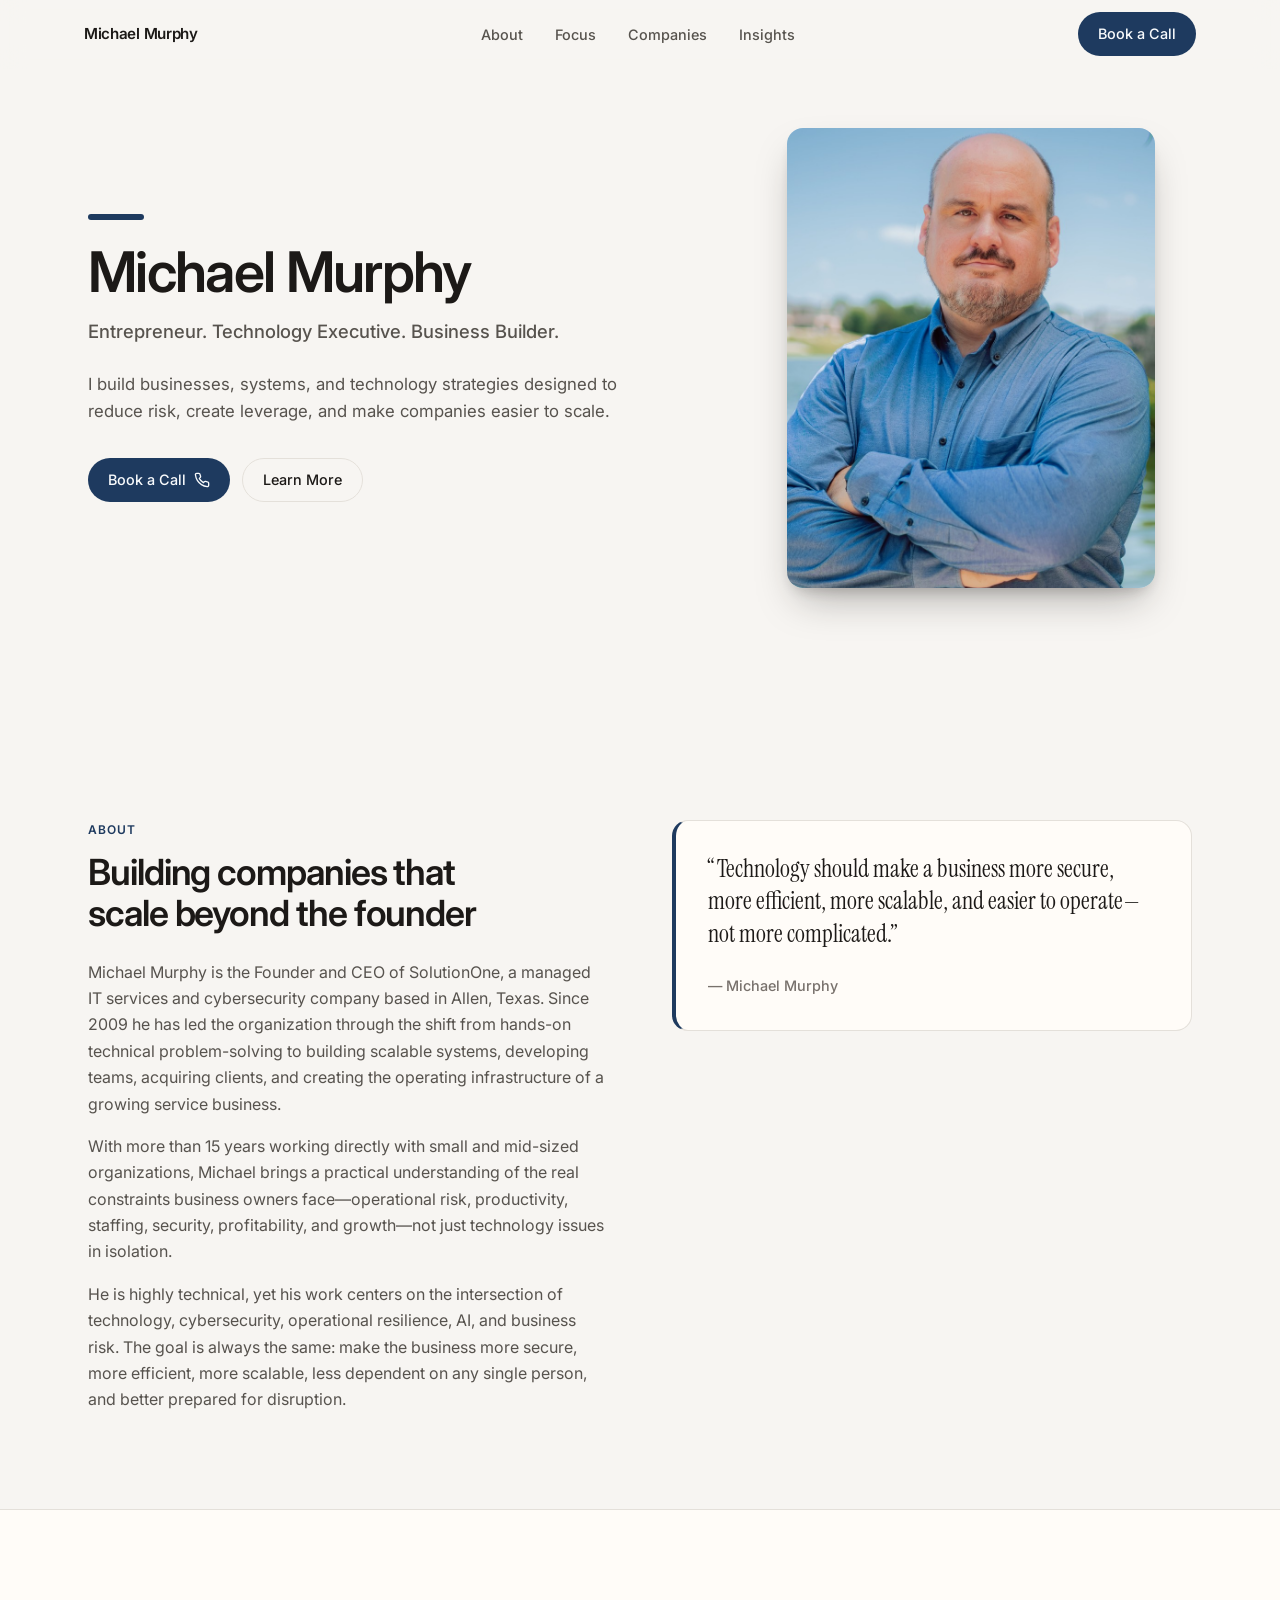
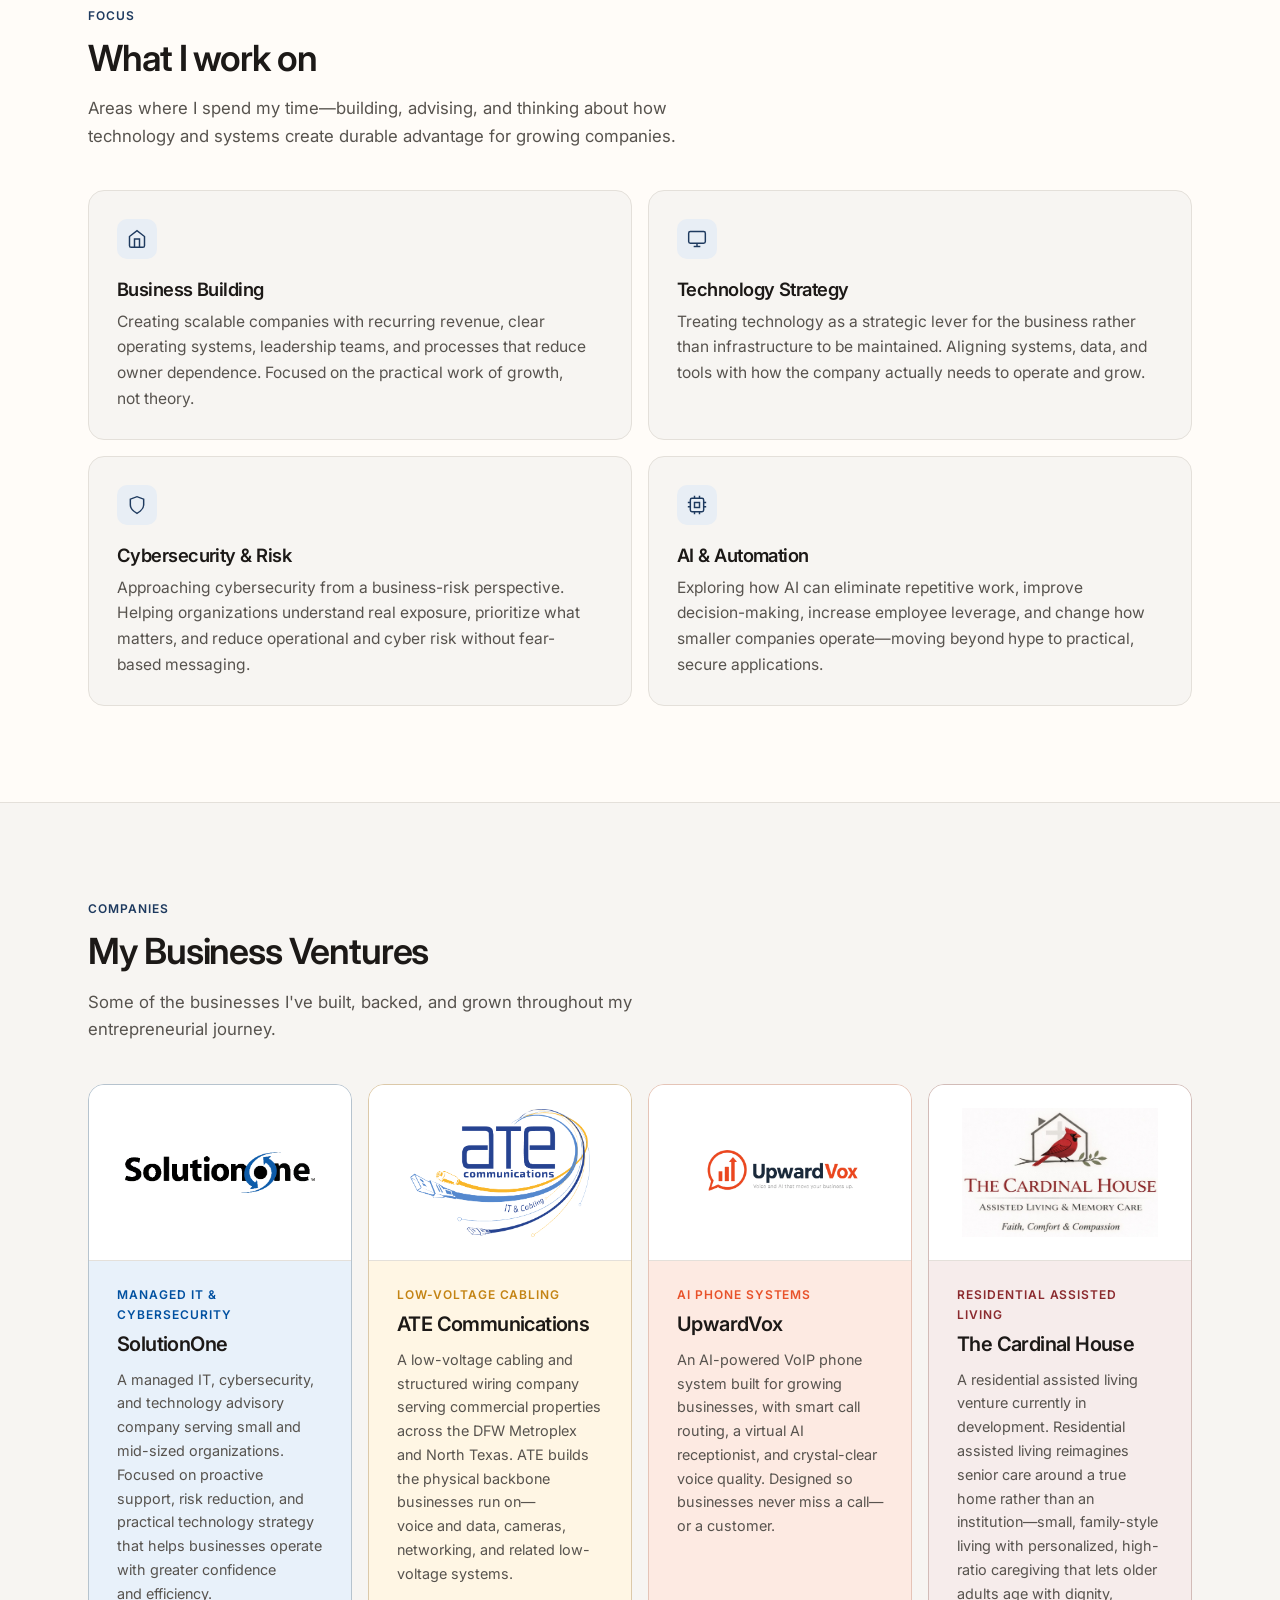
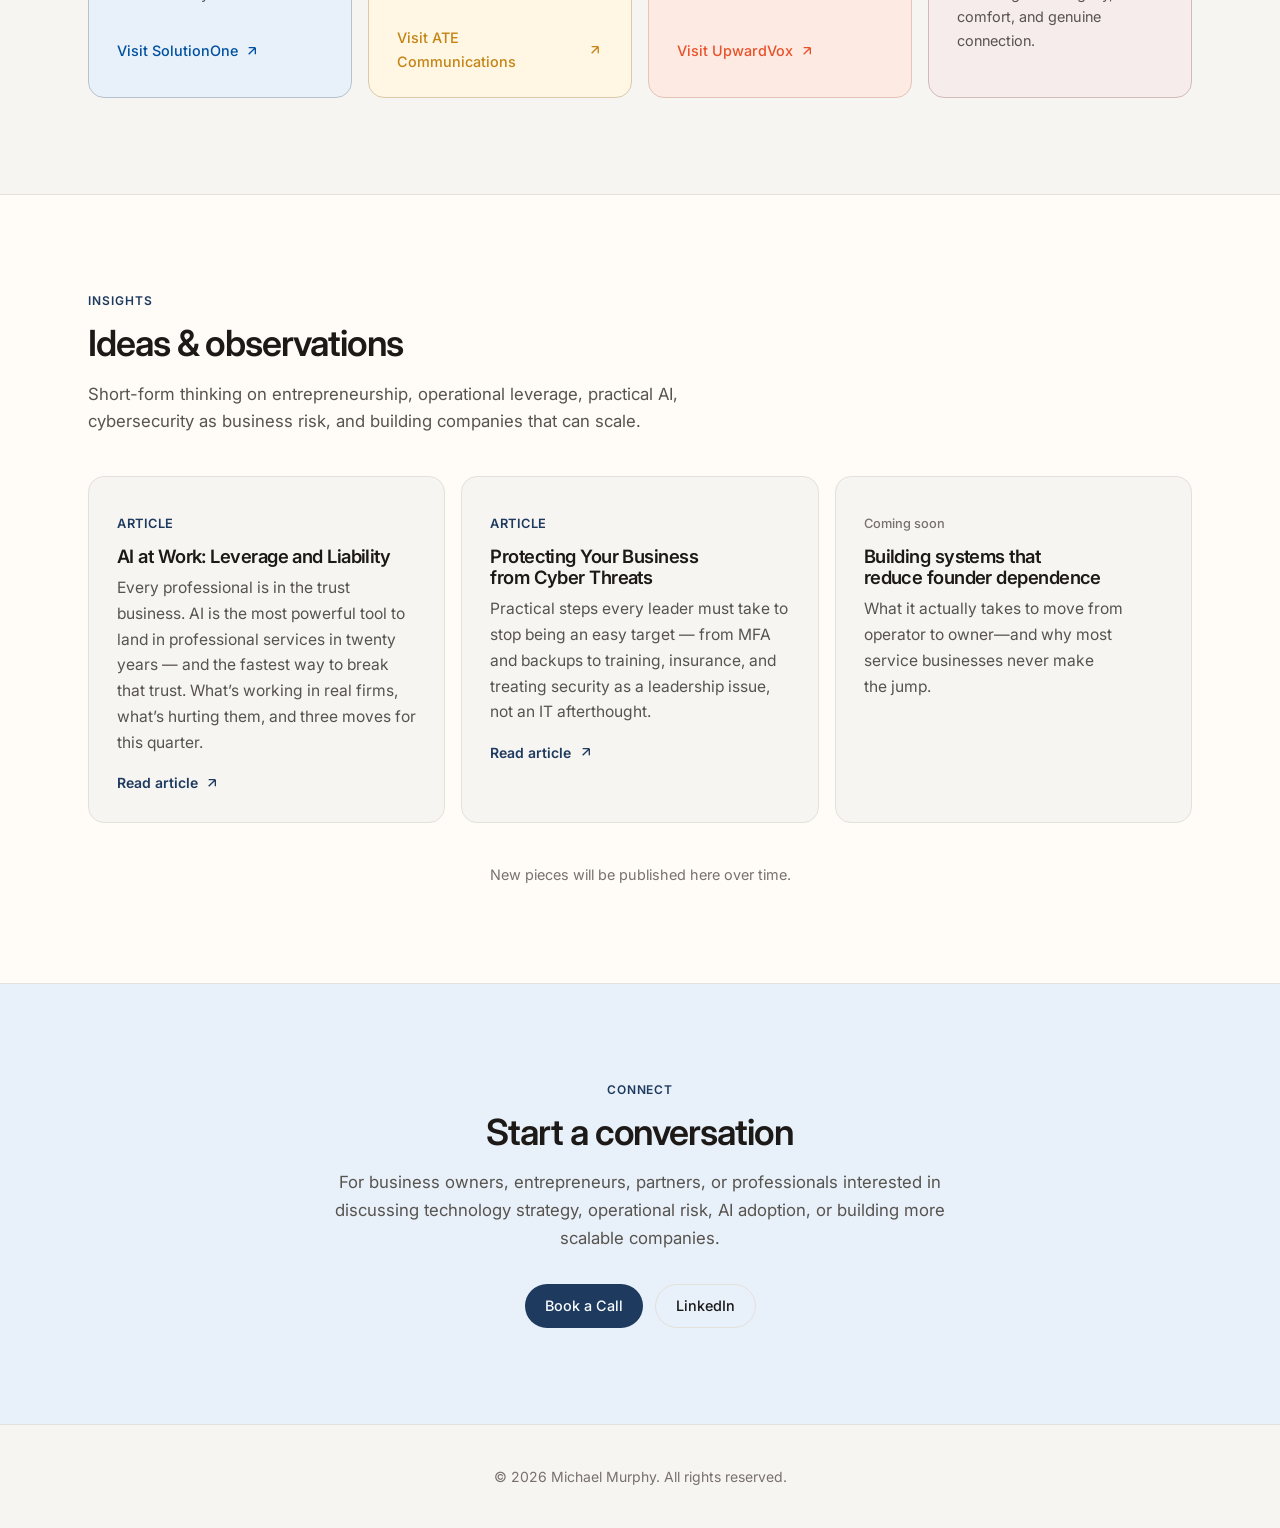
==== commit 3df6dfaf: "Add AI at Work article and wire it to the Insights section" ====
--- a/index.html
+++ b/index.html
@@ -155,11 +155,12 @@
         <h2>Ideas & observations</h2>
         <p class="intro">Short-form thinking on entrepreneurship, operational leverage, practical AI, cybersecurity as business risk, and building companies that can scale.</p>
         <div class="insight-grid">
-          <article class="card insight">
-            <p class="meta">Coming soon</p>
-            <h3>Why most “AI strategy” fails in small companies</h3>
-            <p>The gap between vendor demos and the reality of limited bandwidth, messy data, and existing processes.</p>
-          </article>
+          <a class="card insight insight-published" href="insights/ai-at-work-leverage-and-liability.html">
+            <p class="meta">Article</p>
+            <h3>AI at Work: Leverage and Liability</h3>
+            <p>Every professional is in the trust business. AI is the most powerful tool to land in professional services in twenty years — and the fastest way to break that trust. What’s working in real firms, what’s hurting them, and three moves for this quarter.</p>
+            <span class="read-link">Read article <svg width="16" height="16" viewBox="0 0 24 24" fill="none" stroke="currentColor" stroke-width="2"><path d="M7 17L17 7M17 7H7M17 7V17"/></svg></span>
+          </a>
           <a class="card insight insight-published" href="insights/protecting-your-business-from-cyber-threats.html">
             <p class="meta">Article</p>
             <h3>Protecting Your Business from Cyber Threats</h3>
--- a/css/site.css
+++ b/css/site.css
@@ -201,8 +201,16 @@
 .article-wrap { max-width: 45rem; margin: 0 auto; }
 .article-wrap h1 { margin-top: 0.75rem; font-size: clamp(1.75rem, 4vw, 2.75rem); font-weight: 600; }
 .byline { margin-top: 0.75rem; color: var(--muted); font-weight: 500; }
+.article-hero {
+  margin-top: 2rem; display: flex; justify-content: center;
+  background: var(--surface); border: 1px solid var(--border); border-radius: 1rem; padding: 1.5rem;
+}
+.article-hero img { width: 100%; max-width: 30rem; height: auto; }
 .article-body { margin-top: 2.5rem; display: grid; gap: 1.25rem; font-size: 1.05rem; line-height: 1.75; }
 .article-body p { color: var(--muted); }
+.article-body ul { margin-left: 1.25rem; display: grid; gap: 0.5rem; }
+.article-body li { color: var(--muted); }
+.article-body .quote p { color: var(--fg); }
 .article-body h2 { margin-top: 1.5rem; font-size: clamp(1.35rem, 2.5vw, 1.6rem); font-weight: 600; color: var(--fg); }
 .article-body h3 { margin-top: 0.75rem; font-size: 1.15rem; font-weight: 600; color: var(--fg); }
 .article-cta { margin-top: 3rem; padding-top: 2.5rem; border-top: 1px solid var(--border); }
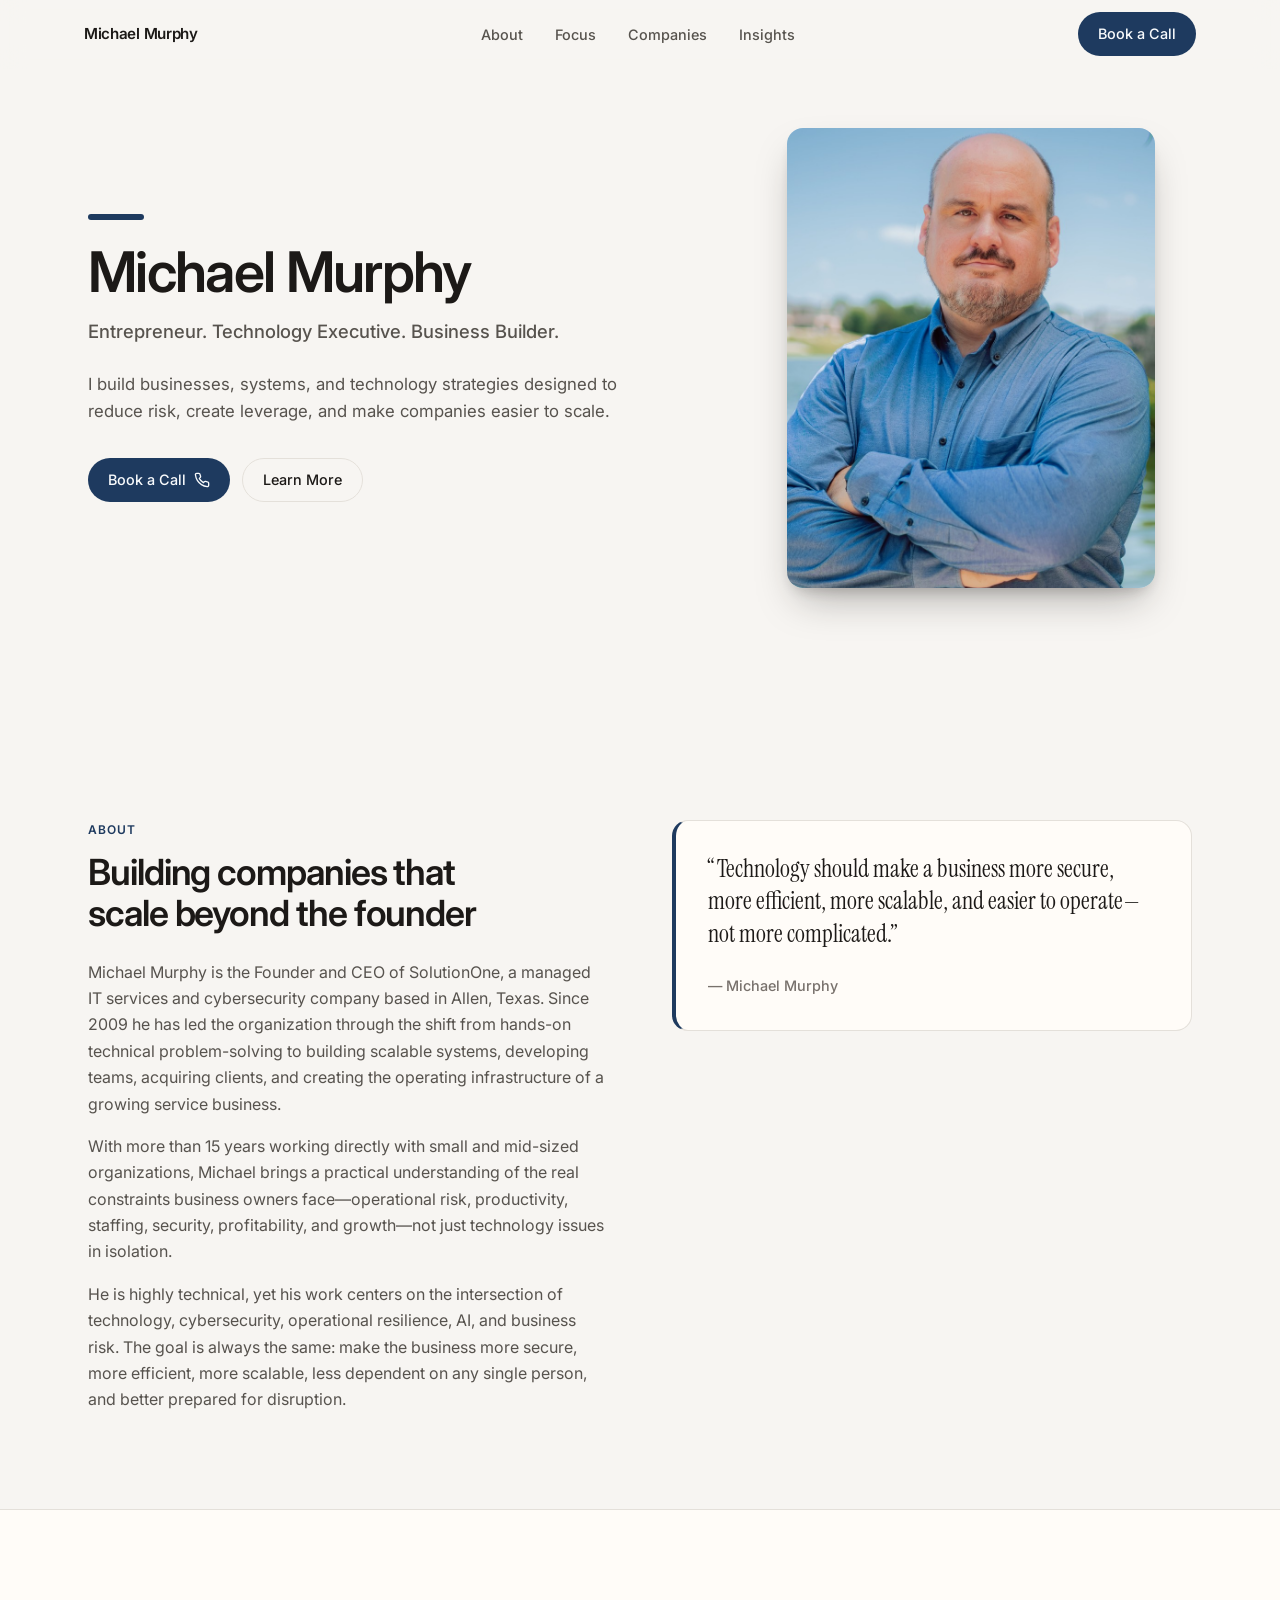
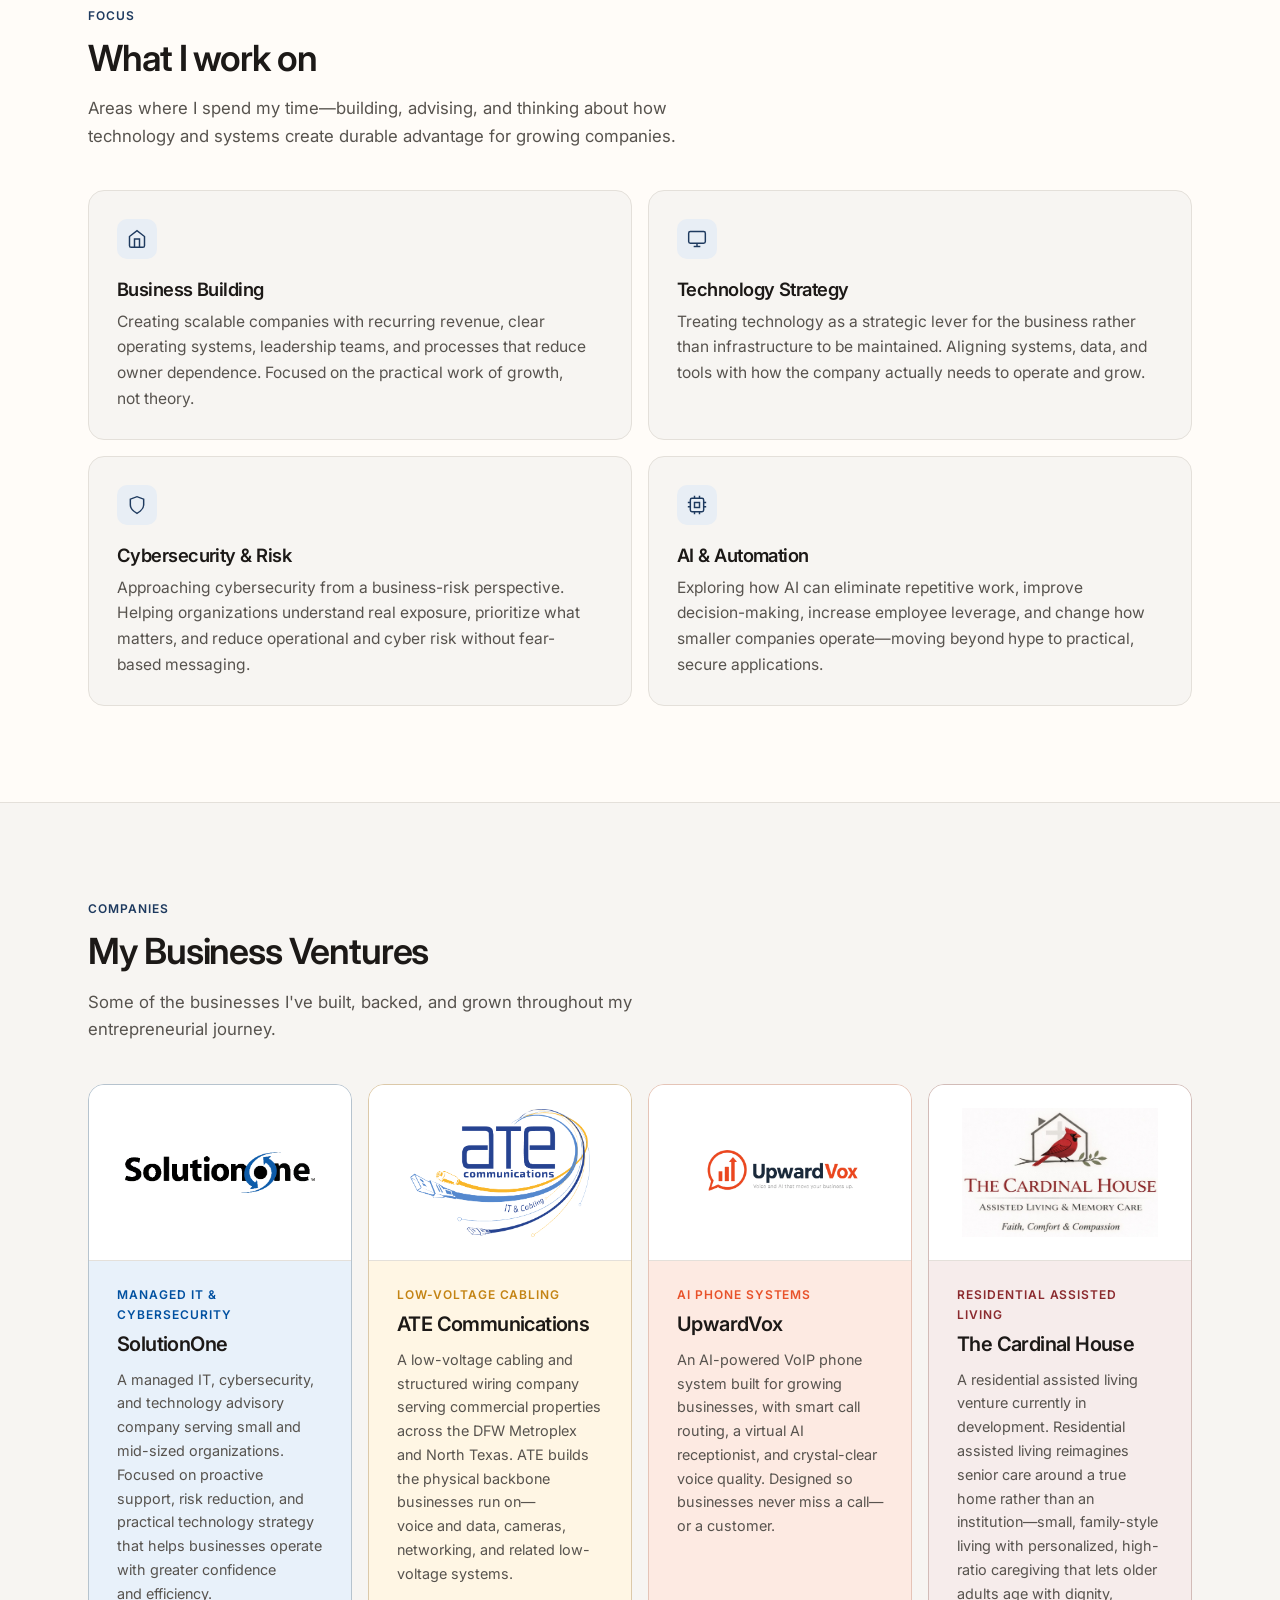
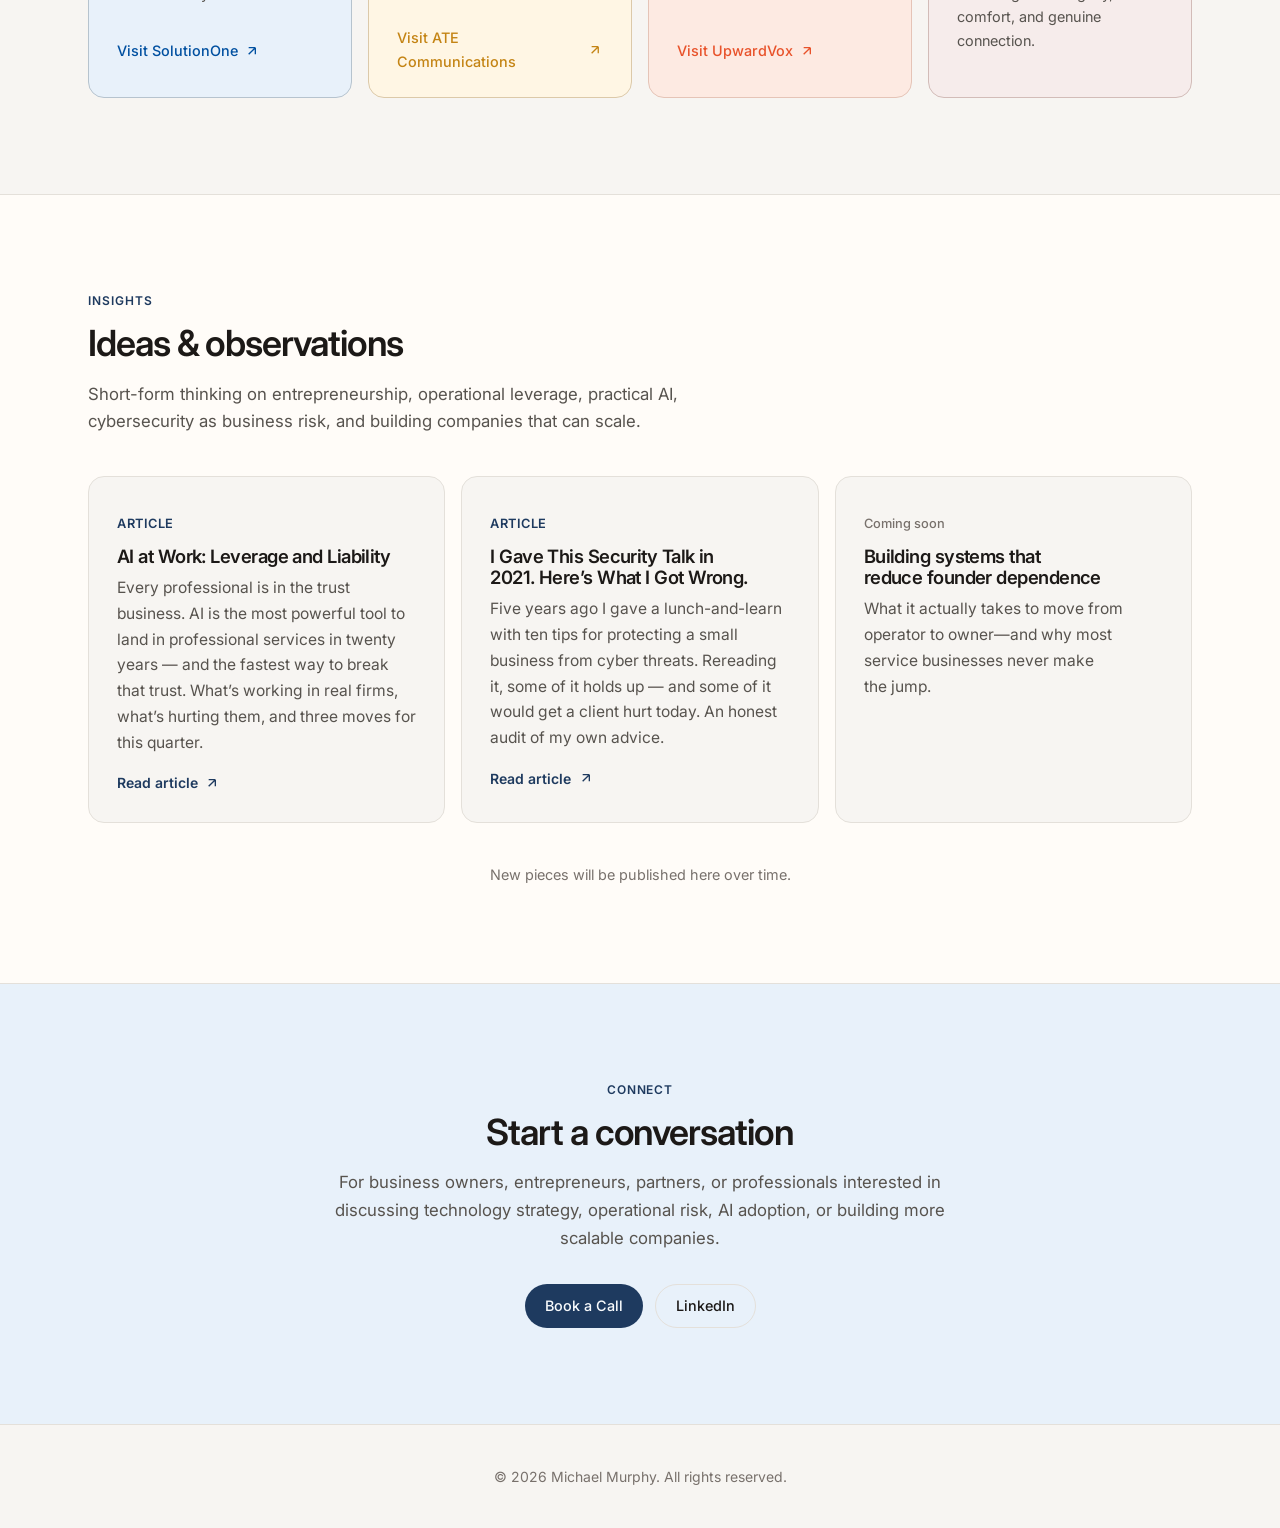
==== commit ecc85b2a: "Replace cybersecurity article with 2021 talk retrospective, redirect old URL" ====
--- a/index.html
+++ b/index.html
@@ -161,10 +161,10 @@
             <p>Every professional is in the trust business. AI is the most powerful tool to land in professional services in twenty years — and the fastest way to break that trust. What’s working in real firms, what’s hurting them, and three moves for this quarter.</p>
             <span class="read-link">Read article <svg width="16" height="16" viewBox="0 0 24 24" fill="none" stroke="currentColor" stroke-width="2"><path d="M7 17L17 7M17 7H7M17 7V17"/></svg></span>
           </a>
-          <a class="card insight insight-published" href="insights/protecting-your-business-from-cyber-threats.html">
+          <a class="card insight insight-published" href="insights/i-gave-this-security-talk-in-2021.html">
             <p class="meta">Article</p>
-            <h3>Protecting Your Business from Cyber Threats</h3>
-            <p>Practical steps every leader must take to stop being an easy target — from MFA and backups to training, insurance, and treating security as a leadership issue, not an IT afterthought.</p>
+            <h3>I Gave This Security Talk in 2021. Here’s What I Got Wrong.</h3>
+            <p>Five years ago I gave a lunch-and-learn with ten tips for protecting a small business from cyber threats. Rereading it, some of it holds up — and some of it would get a client hurt today. An honest audit of my own advice.</p>
             <span class="read-link">Read article <svg width="16" height="16" viewBox="0 0 24 24" fill="none" stroke="currentColor" stroke-width="2"><path d="M7 17L17 7M17 7H7M17 7V17"/></svg></span>
           </a>
           <article class="card insight">
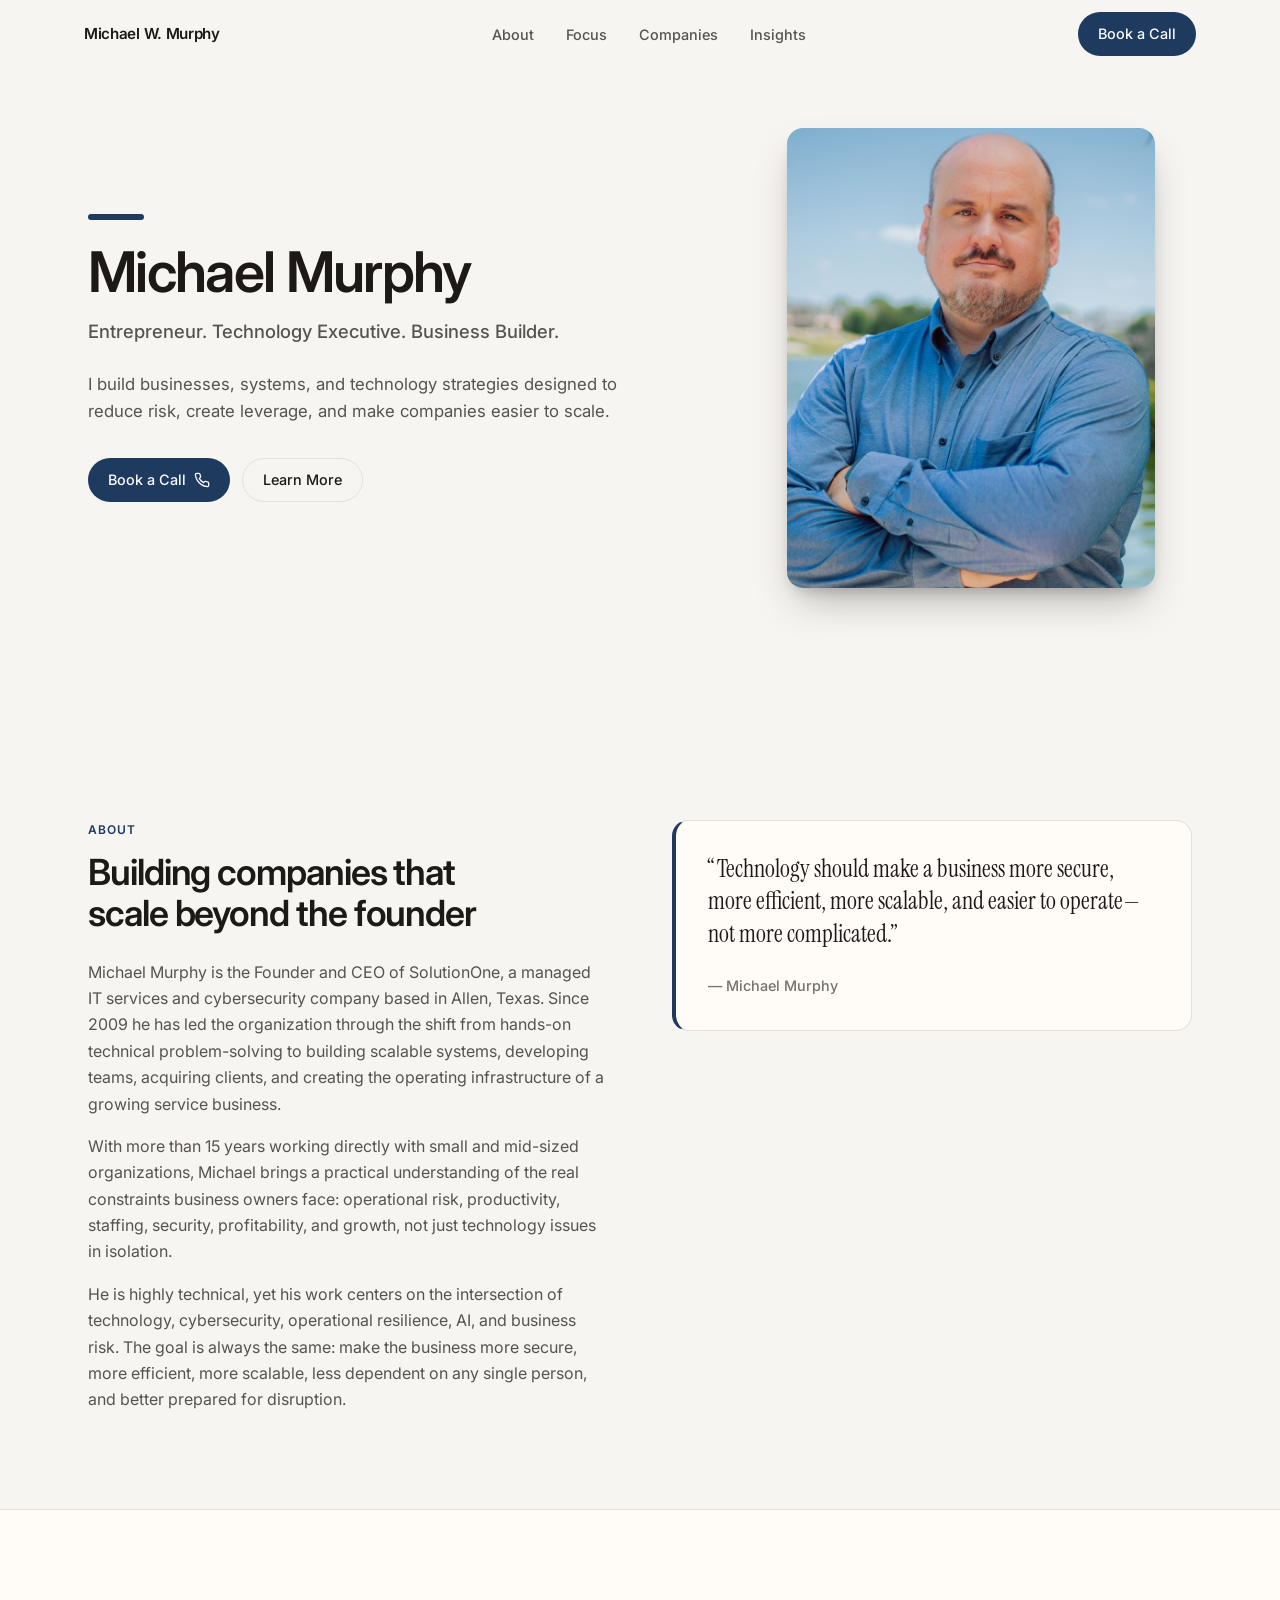
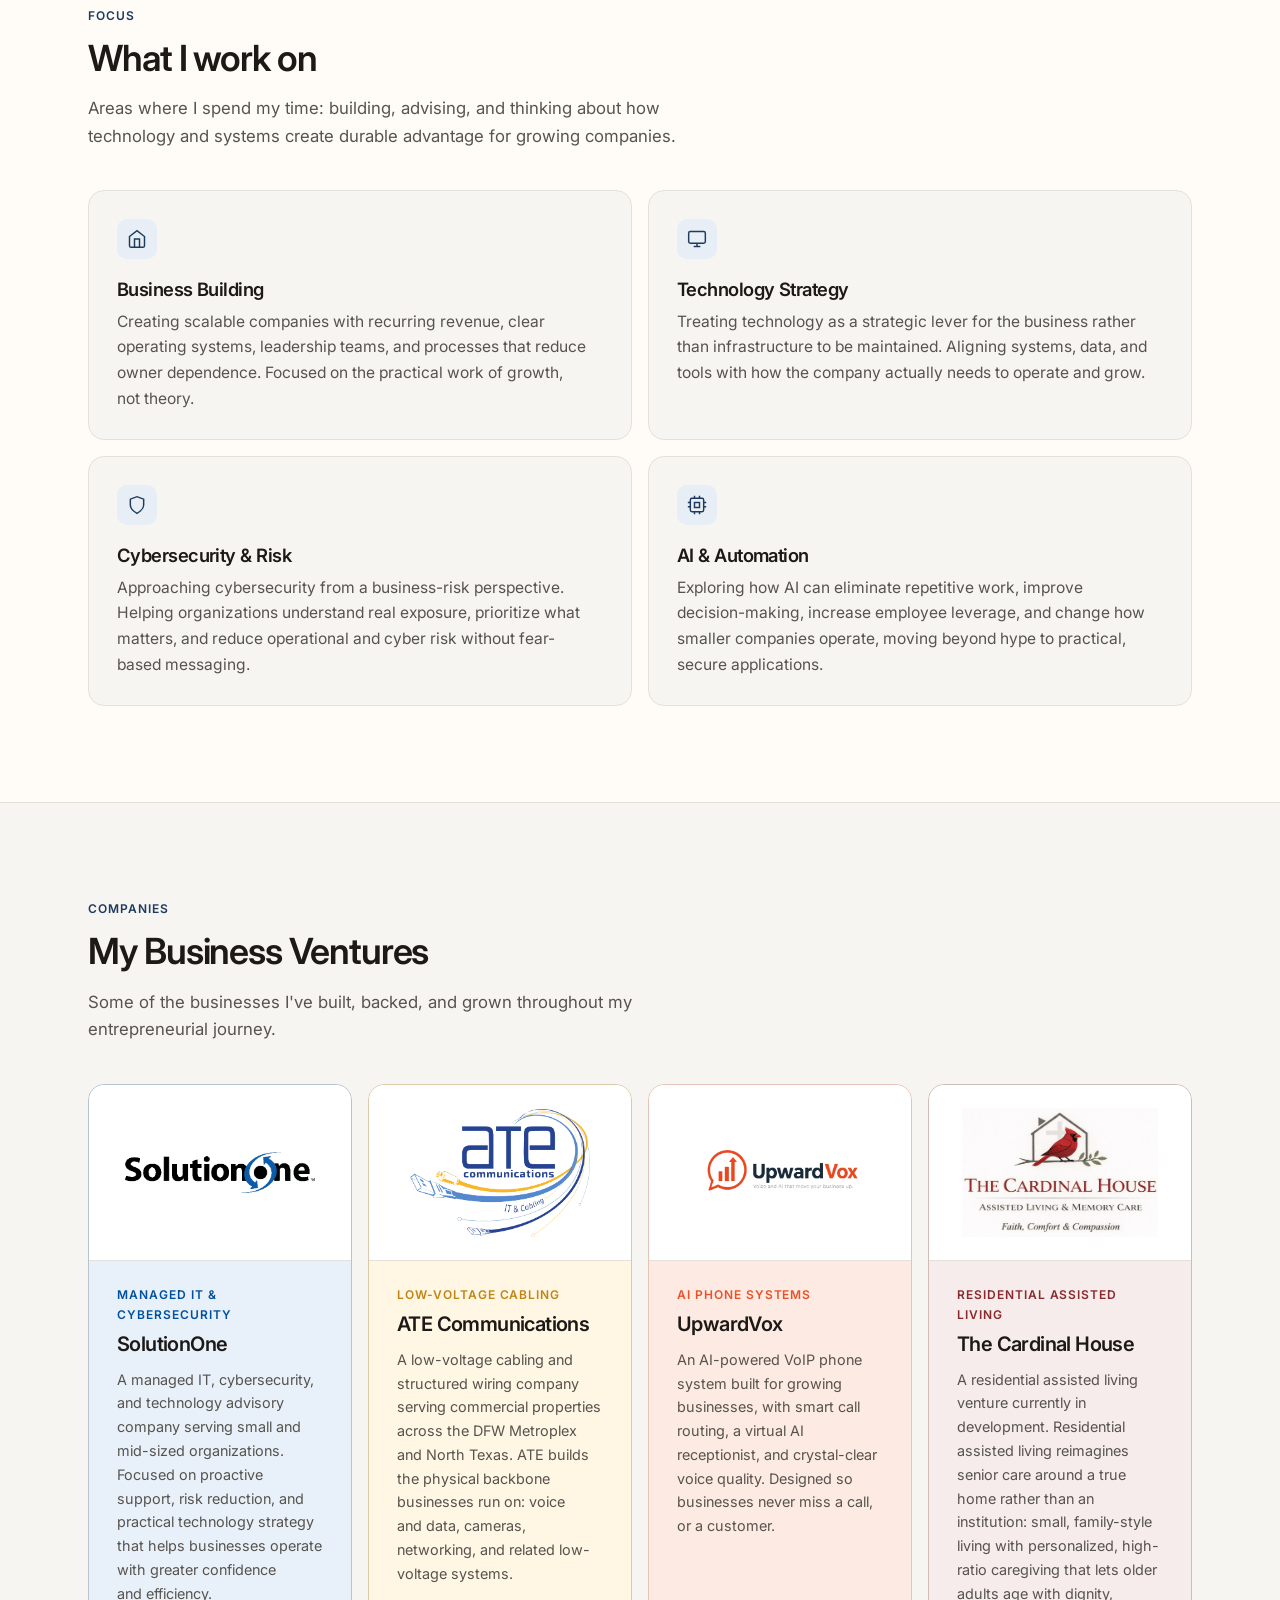
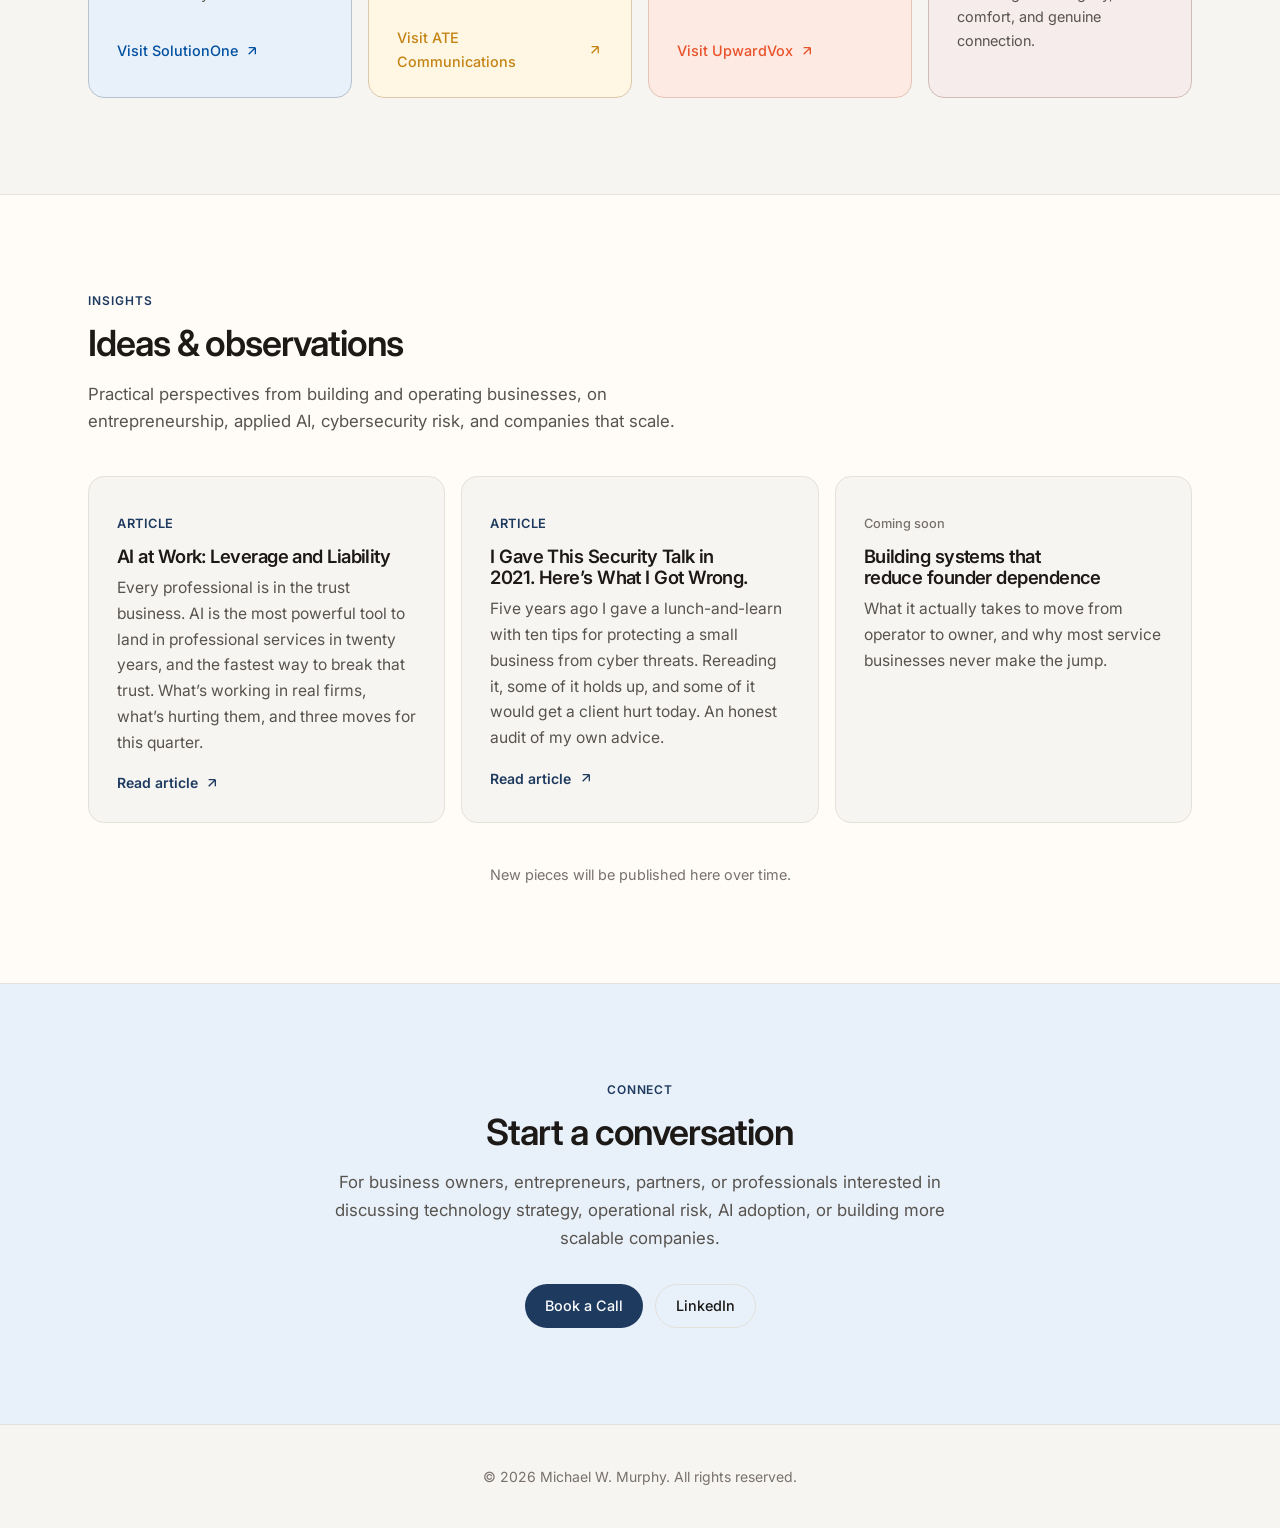
==== commit 02f46feb: "Editorial dash cleanup, add STYLE.md, use middle initial in nav/footer, add AI article hero image" ====
--- a/index.html
+++ b/index.html
@@ -15,7 +15,7 @@
 <body>
   <header class="nav" id="nav">
     <div class="nav-inner">
-      <a href="#top" class="logo">Michael Murphy</a>
+      <a href="#top" class="logo">Michael W. Murphy</a>
       <ul class="nav-links">
         <li><a href="#about">About</a></li>
         <li><a href="#work">Focus</a></li>
@@ -63,7 +63,7 @@
           <h2>Building companies that scale beyond the founder</h2>
           <div class="about-copy">
             <p>Michael Murphy is the Founder and CEO of SolutionOne, a managed IT services and cybersecurity company based in Allen, Texas. Since 2009 he has led the organization through the shift from hands-on technical problem-solving to building scalable systems, developing teams, acquiring clients, and creating the operating infrastructure of a growing service business.</p>
-            <p>With more than 15 years working directly with small and mid-sized organizations, Michael brings a practical understanding of the real constraints business owners face—operational risk, productivity, staffing, security, profitability, and growth—not just technology issues in isolation.</p>
+            <p>With more than 15 years working directly with small and mid-sized organizations, Michael brings a practical understanding of the real constraints business owners face: operational risk, productivity, staffing, security, profitability, and growth, not just technology issues in isolation.</p>
             <p>He is highly technical, yet his work centers on the intersection of technology, cybersecurity, operational resilience, AI, and business risk. The goal is always the same: make the business more secure, more efficient, more scalable, less dependent on any single person, and better prepared for disruption.</p>
           </div>
         </div>
@@ -78,7 +78,7 @@
       <div class="wrap">
         <p class="label">Focus</p>
         <h2>What I work on</h2>
-        <p class="intro">Areas where I spend my time—building, advising, and thinking about how technology and systems create durable advantage for growing companies.</p>
+        <p class="intro">Areas where I spend my time: building, advising, and thinking about how technology and systems create durable advantage for growing companies.</p>
         <div class="focus-grid">
           <article class="card">
             <div class="icon"><svg width="20" height="20" viewBox="0 0 24 24" fill="none" stroke="currentColor" stroke-width="1.75"><path d="M3 9l9-7 9 7v11a2 2 0 0 1-2 2H5a2 2 0 0 1-2-2z"/><polyline points="9 22 9 12 15 12 15 22"/></svg></div>
@@ -98,7 +98,7 @@
           <article class="card">
             <div class="icon"><svg width="20" height="20" viewBox="0 0 24 24" fill="none" stroke="currentColor" stroke-width="1.75"><rect x="4" y="4" width="16" height="16" rx="2"/><rect x="9" y="9" width="6" height="6"/><path d="M9 1v3M15 1v3M9 20v3M15 20v3M20 9h3M20 14h3M1 9h3M1 14h3"/></svg></div>
             <h3>AI & Automation</h3>
-            <p>Exploring how AI can eliminate repetitive work, improve decision-making, increase employee leverage, and change how smaller companies operate—moving beyond hype to practical, secure applications.</p>
+            <p>Exploring how AI can eliminate repetitive work, improve decision-making, increase employee leverage, and change how smaller companies operate, moving beyond hype to practical, secure applications.</p>
           </article>
         </div>
       </div>
@@ -124,7 +124,7 @@
             <div class="venture-body">
               <p class="kind">Low-voltage cabling</p>
               <h3>ATE Communications</h3>
-              <p>A low-voltage cabling and structured wiring company serving commercial properties across the DFW Metroplex and North Texas. ATE builds the physical backbone businesses run on—voice and data, cameras, networking, and related low-voltage systems.</p>
+              <p>A low-voltage cabling and structured wiring company serving commercial properties across the DFW Metroplex and North Texas. ATE builds the physical backbone businesses run on: voice and data, cameras, networking, and related low-voltage systems.</p>
               <a class="ext" href="https://ate-com.com" target="_blank" rel="noopener noreferrer">Visit ATE Communications <svg width="16" height="16" viewBox="0 0 24 24" fill="none" stroke="currentColor" stroke-width="2"><path d="M7 17L17 7M17 7H7M17 7V17"/></svg></a>
             </div>
           </article>
@@ -133,7 +133,7 @@
             <div class="venture-body">
               <p class="kind">AI phone systems</p>
               <h3>UpwardVox</h3>
-              <p>An AI-powered VoIP phone system built for growing businesses, with smart call routing, a virtual AI receptionist, and crystal-clear voice quality. Designed so businesses never miss a call—or a customer.</p>
+              <p>An AI-powered VoIP phone system built for growing businesses, with smart call routing, a virtual AI receptionist, and crystal-clear voice quality. Designed so businesses never miss a call, or a customer.</p>
               <a class="ext" href="https://upwardvox.com" target="_blank" rel="noopener noreferrer">Visit UpwardVox <svg width="16" height="16" viewBox="0 0 24 24" fill="none" stroke="currentColor" stroke-width="2"><path d="M7 17L17 7M17 7H7M17 7V17"/></svg></a>
             </div>
           </article>
@@ -142,7 +142,7 @@
             <div class="venture-body">
               <p class="kind">Residential assisted living</p>
               <h3>The Cardinal House</h3>
-              <p>A residential assisted living venture currently in development. Residential assisted living reimagines senior care around a true home rather than an institution—small, family-style living with personalized, high-ratio caregiving that lets older adults age with dignity, comfort, and genuine connection.</p>
+              <p>A residential assisted living venture currently in development. Residential assisted living reimagines senior care around a true home rather than an institution: small, family-style living with personalized, high-ratio caregiving that lets older adults age with dignity, comfort, and genuine connection.</p>
             </div>
           </article>
         </div>
@@ -153,24 +153,24 @@
       <div class="wrap">
         <p class="label">Insights</p>
         <h2>Ideas & observations</h2>
-        <p class="intro">Short-form thinking on entrepreneurship, operational leverage, practical AI, cybersecurity as business risk, and building companies that can scale.</p>
+        <p class="intro">Practical perspectives from building and operating businesses, on entrepreneurship, applied AI, cybersecurity risk, and companies that scale.</p>
         <div class="insight-grid">
           <a class="card insight insight-published" href="insights/ai-at-work-leverage-and-liability.html">
             <p class="meta">Article</p>
             <h3>AI at Work: Leverage and Liability</h3>
-            <p>Every professional is in the trust business. AI is the most powerful tool to land in professional services in twenty years — and the fastest way to break that trust. What’s working in real firms, what’s hurting them, and three moves for this quarter.</p>
+            <p>Every professional is in the trust business. AI is the most powerful tool to land in professional services in twenty years, and the fastest way to break that trust. What’s working in real firms, what’s hurting them, and three moves for this quarter.</p>
             <span class="read-link">Read article <svg width="16" height="16" viewBox="0 0 24 24" fill="none" stroke="currentColor" stroke-width="2"><path d="M7 17L17 7M17 7H7M17 7V17"/></svg></span>
           </a>
           <a class="card insight insight-published" href="insights/i-gave-this-security-talk-in-2021.html">
             <p class="meta">Article</p>
             <h3>I Gave This Security Talk in 2021. Here’s What I Got Wrong.</h3>
-            <p>Five years ago I gave a lunch-and-learn with ten tips for protecting a small business from cyber threats. Rereading it, some of it holds up — and some of it would get a client hurt today. An honest audit of my own advice.</p>
+            <p>Five years ago I gave a lunch-and-learn with ten tips for protecting a small business from cyber threats. Rereading it, some of it holds up, and some of it would get a client hurt today. An honest audit of my own advice.</p>
             <span class="read-link">Read article <svg width="16" height="16" viewBox="0 0 24 24" fill="none" stroke="currentColor" stroke-width="2"><path d="M7 17L17 7M17 7H7M17 7V17"/></svg></span>
           </a>
           <article class="card insight">
             <p class="meta">Coming soon</p>
             <h3>Building systems that reduce founder dependence</h3>
-            <p>What it actually takes to move from operator to owner—and why most service businesses never make the jump.</p>
+            <p>What it actually takes to move from operator to owner, and why most service businesses never make the jump.</p>
           </article>
         </div>
         <p class="note">New pieces will be published here over time.</p>
@@ -189,7 +189,7 @@
       </div>
     </section>
   </main>
-  <footer class="footer">© <span id="year"></span> Michael Murphy. All rights reserved.</footer>
+  <footer class="footer">© <span id="year"></span> Michael W. Murphy. All rights reserved.</footer>
   <script src="js/site.js"></script>
 </body>
 </html>
--- a/css/site.css
+++ b/css/site.css
@@ -206,6 +206,7 @@
   background: var(--surface); border: 1px solid var(--border); border-radius: 1rem; padding: 1.5rem;
 }
 .article-hero img { width: 100%; max-width: 30rem; height: auto; }
+.article-hero.wide img { max-width: 100%; border-radius: 0.5rem; }
 .article-body { margin-top: 2.5rem; display: grid; gap: 1.25rem; font-size: 1.05rem; line-height: 1.75; }
 .article-body p { color: var(--muted); }
 .article-body ul { margin-left: 1.25rem; display: grid; gap: 0.5rem; }
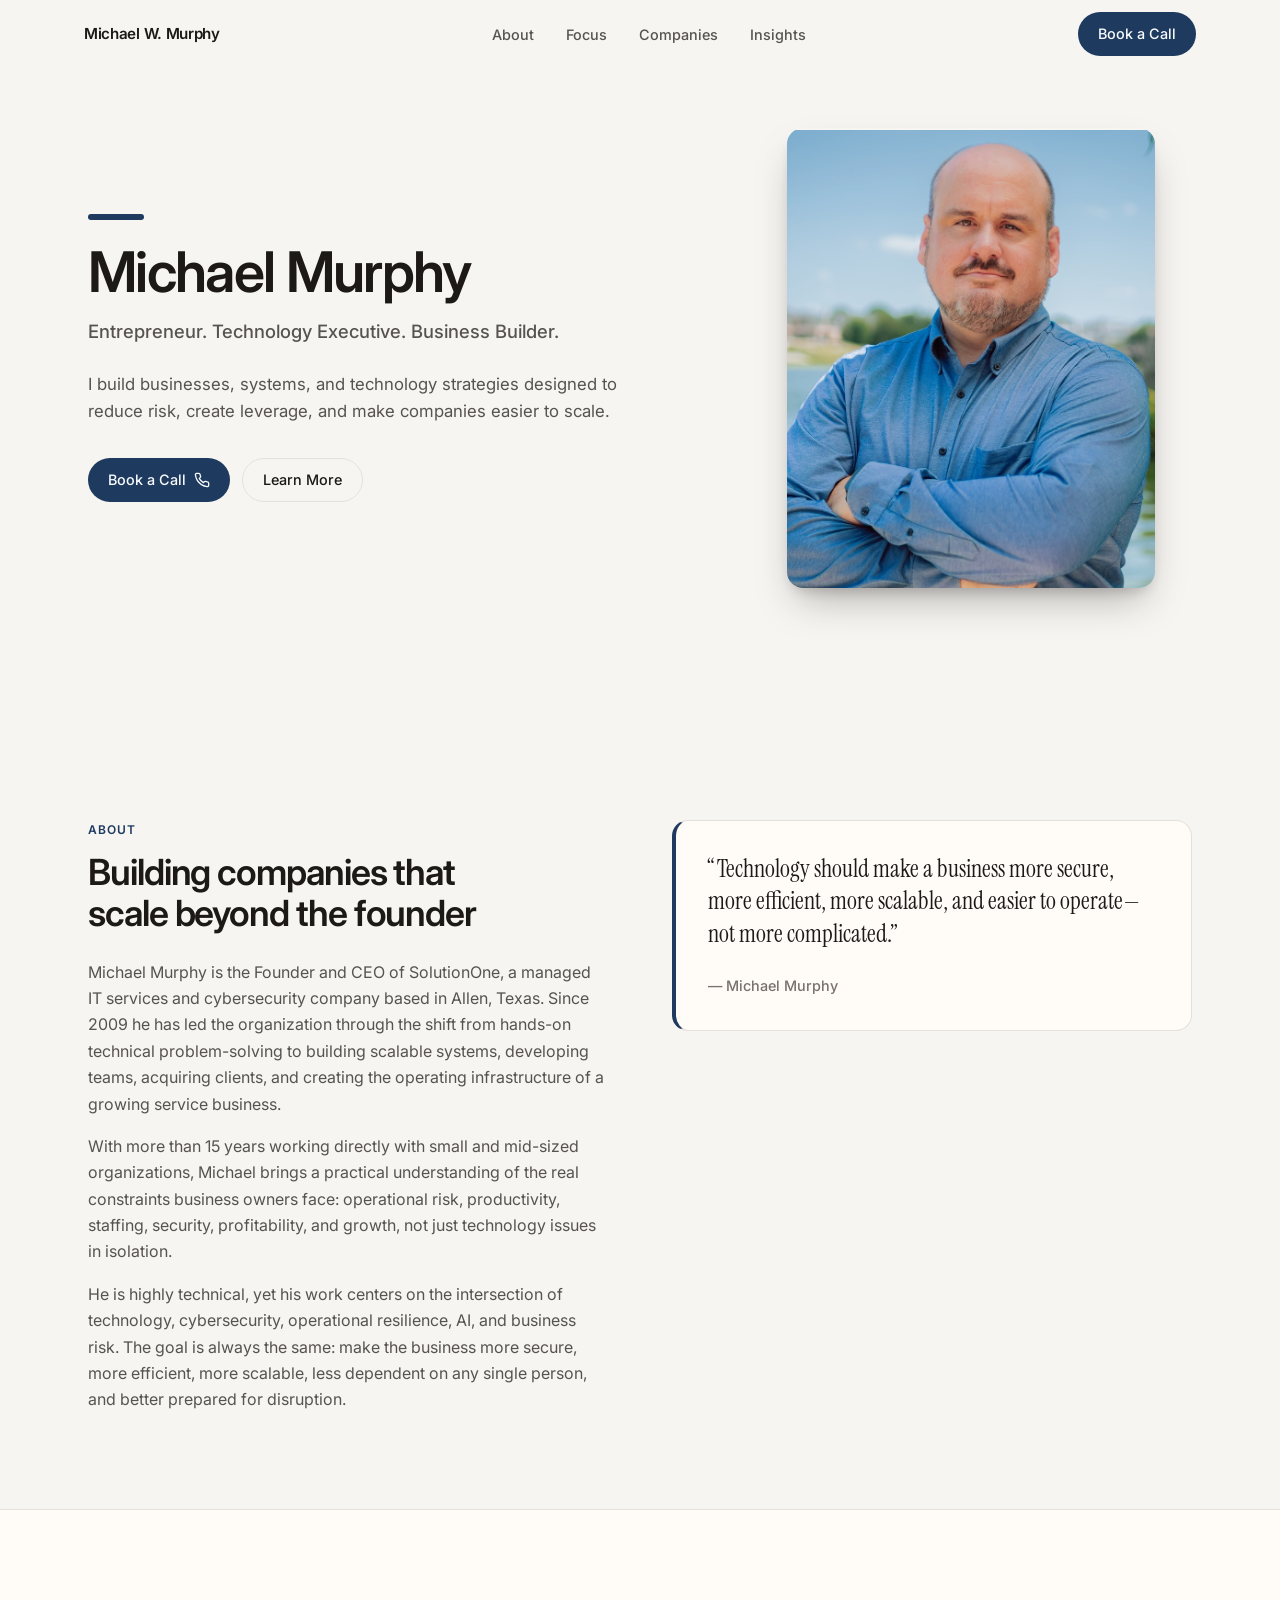
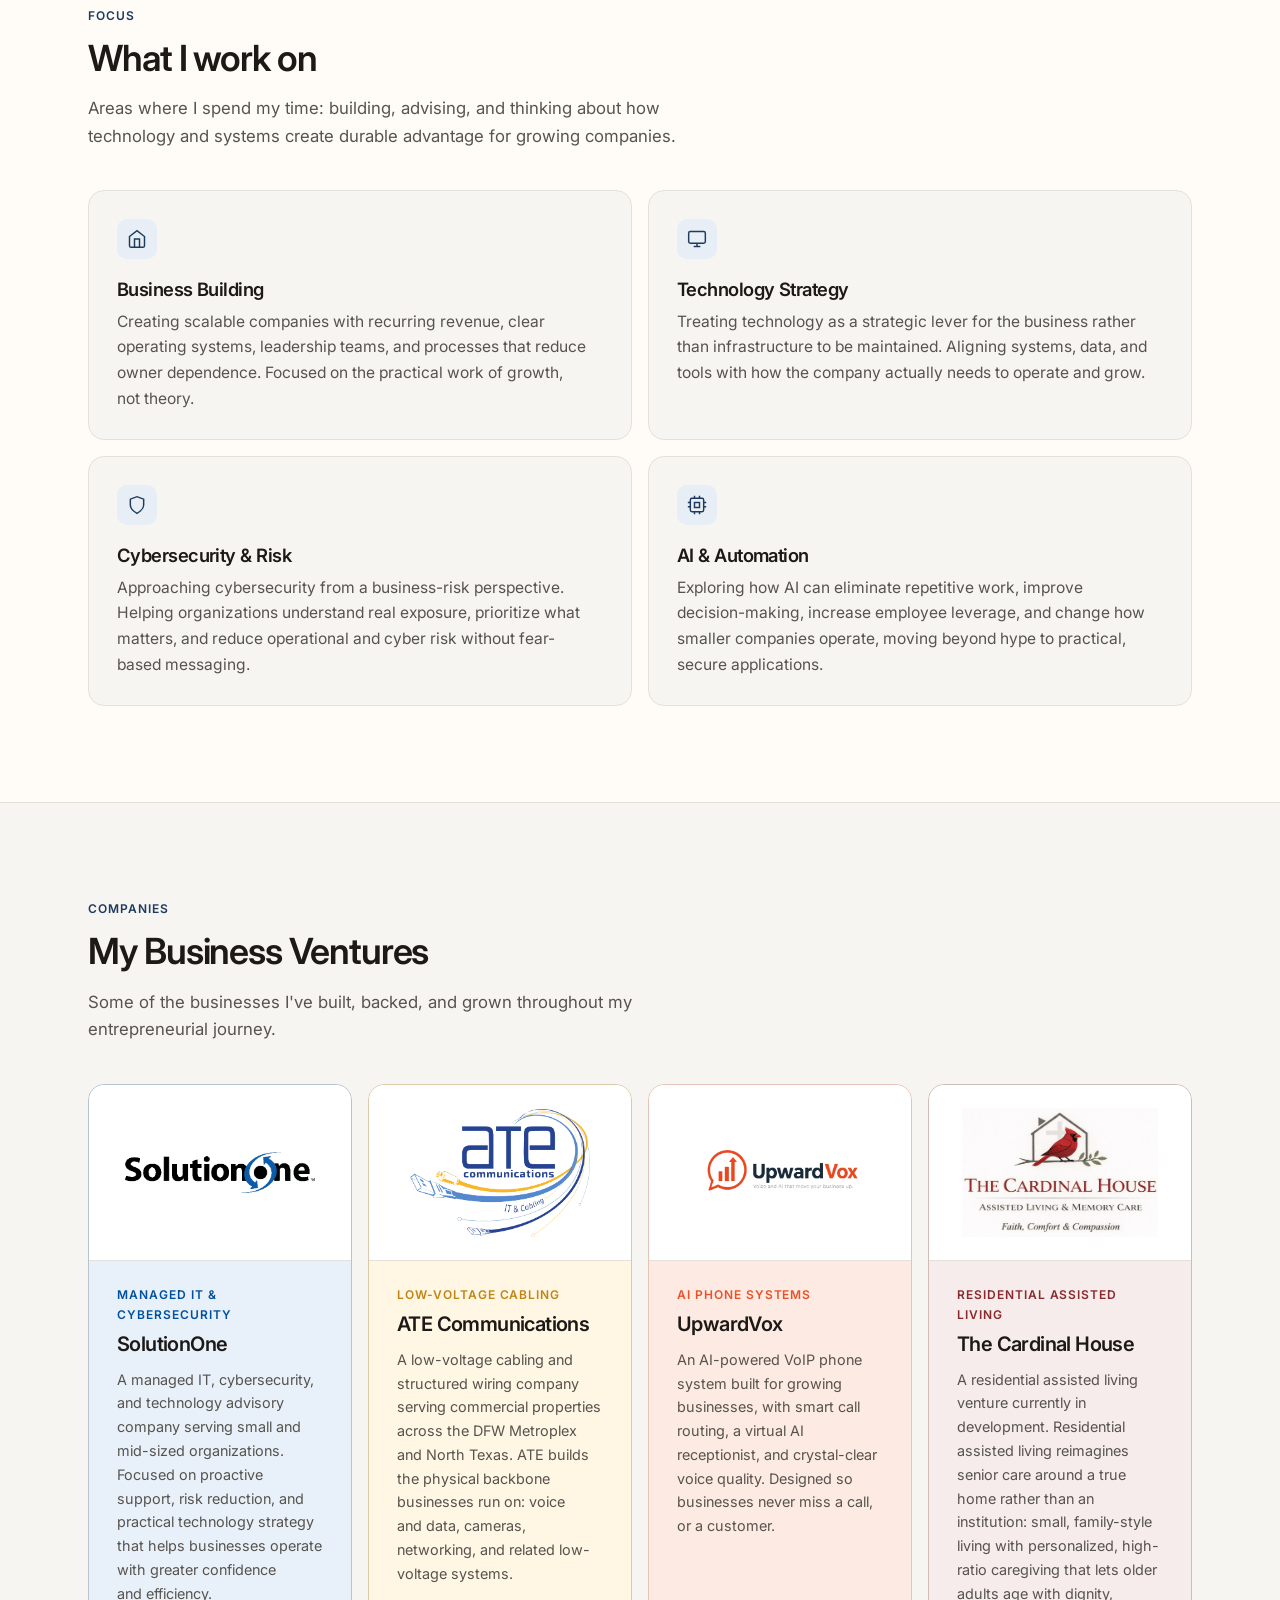
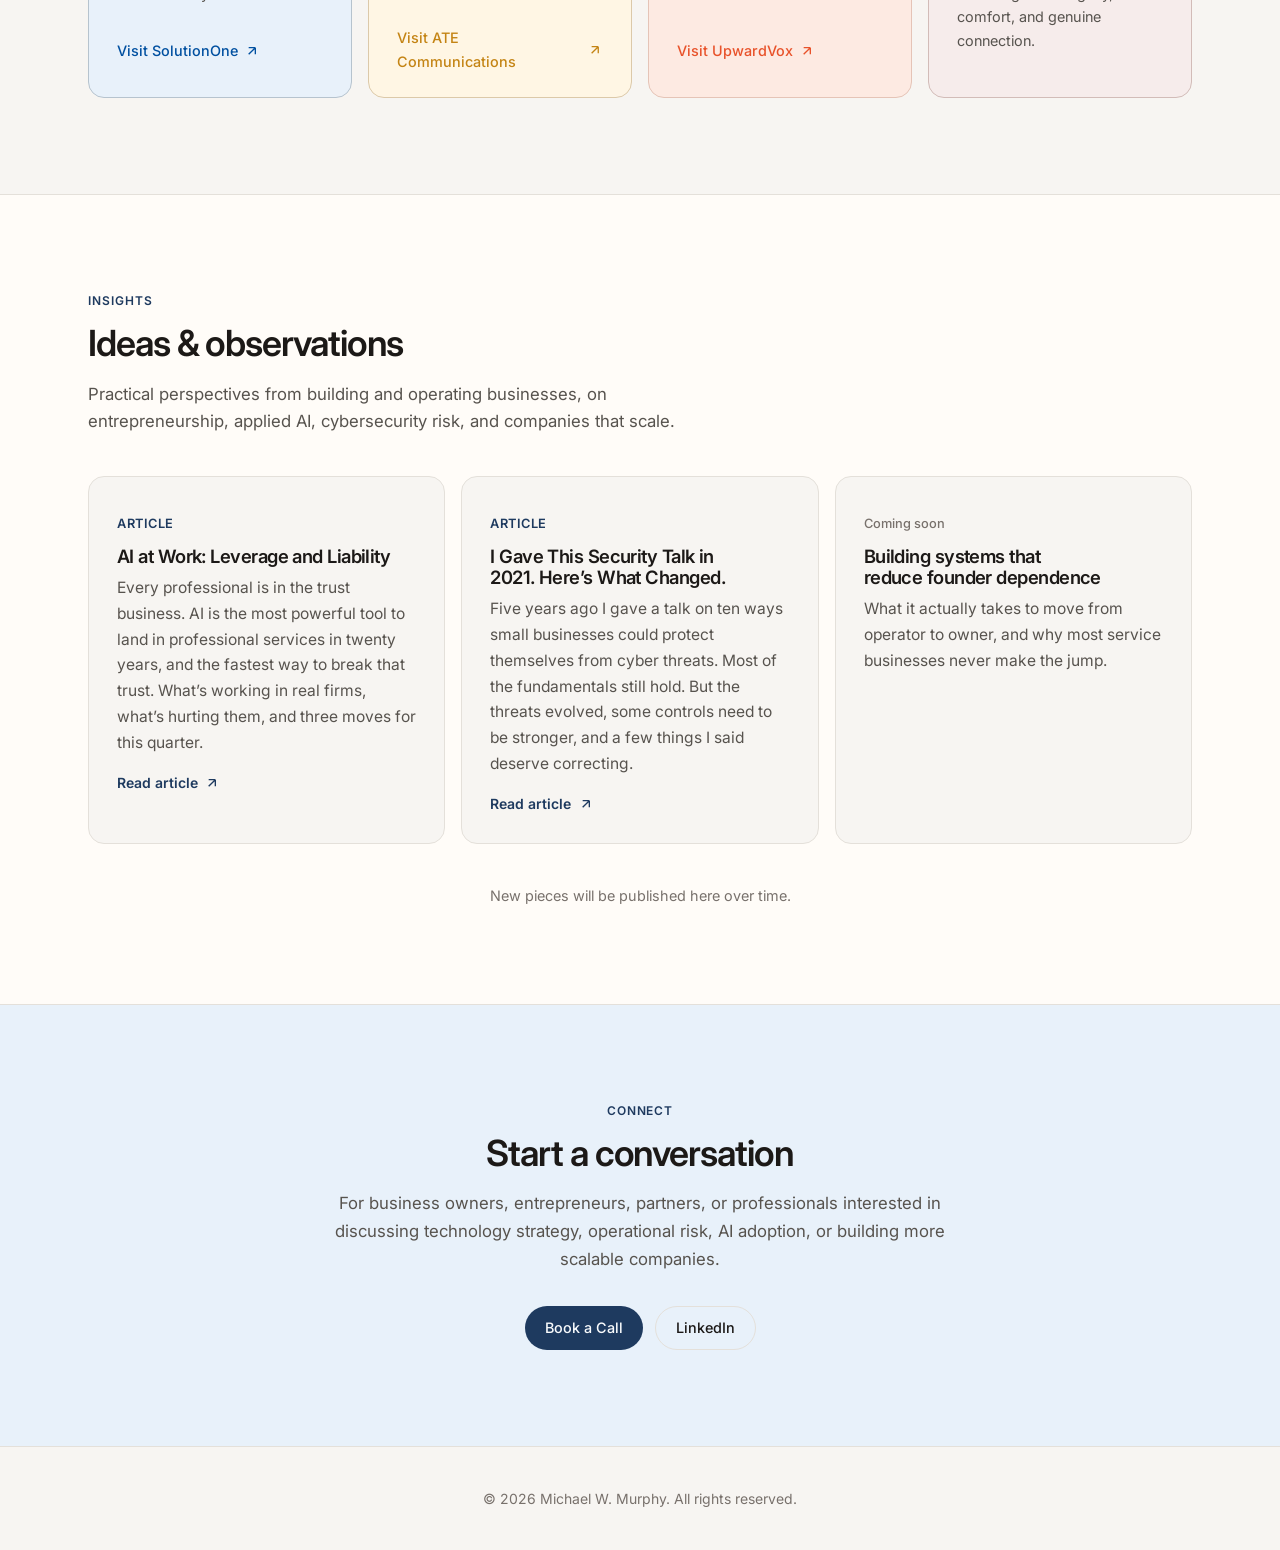
==== commit 16dc4dc4: "Replace security talk article with rewritten 2026 audit version" ====
--- a/index.html
+++ b/index.html
@@ -163,8 +163,8 @@
           </a>
           <a class="card insight insight-published" href="insights/i-gave-this-security-talk-in-2021.html">
             <p class="meta">Article</p>
-            <h3>I Gave This Security Talk in 2021. Here’s What I Got Wrong.</h3>
-            <p>Five years ago I gave a lunch-and-learn with ten tips for protecting a small business from cyber threats. Rereading it, some of it holds up, and some of it would get a client hurt today. An honest audit of my own advice.</p>
+            <h3>I Gave This Security Talk in 2021. Here’s What Changed.</h3>
+            <p>Five years ago I gave a talk on ten ways small businesses could protect themselves from cyber threats. Most of the fundamentals still hold. But the threats evolved, some controls need to be stronger, and a few things I said deserve correcting.</p>
             <span class="read-link">Read article <svg width="16" height="16" viewBox="0 0 24 24" fill="none" stroke="currentColor" stroke-width="2"><path d="M7 17L17 7M17 7H7M17 7V17"/></svg></span>
           </a>
           <article class="card insight">
--- a/css/site.css
+++ b/css/site.css
@@ -105,7 +105,7 @@
 .portrait { position: relative; width: 100%; max-width: 20rem; margin: 0 auto; }
 @media (min-width: 1024px) { .portrait { margin-left: auto; max-width: 23rem; } }
 .portrait img {
-  width: 100%; height: auto; aspect-ratio: 4/5; object-fit: cover; object-position: center 20%;
+  width: 100%; height: auto; aspect-ratio: 4/5; object-fit: cover; object-position: center -4%;
   border-radius: 1rem; box-shadow: 0 20px 40px -12px rgb(28 25 23 / 0.35), 0 8px 16px -8px rgb(28 25 23 / 0.25);
 }
 
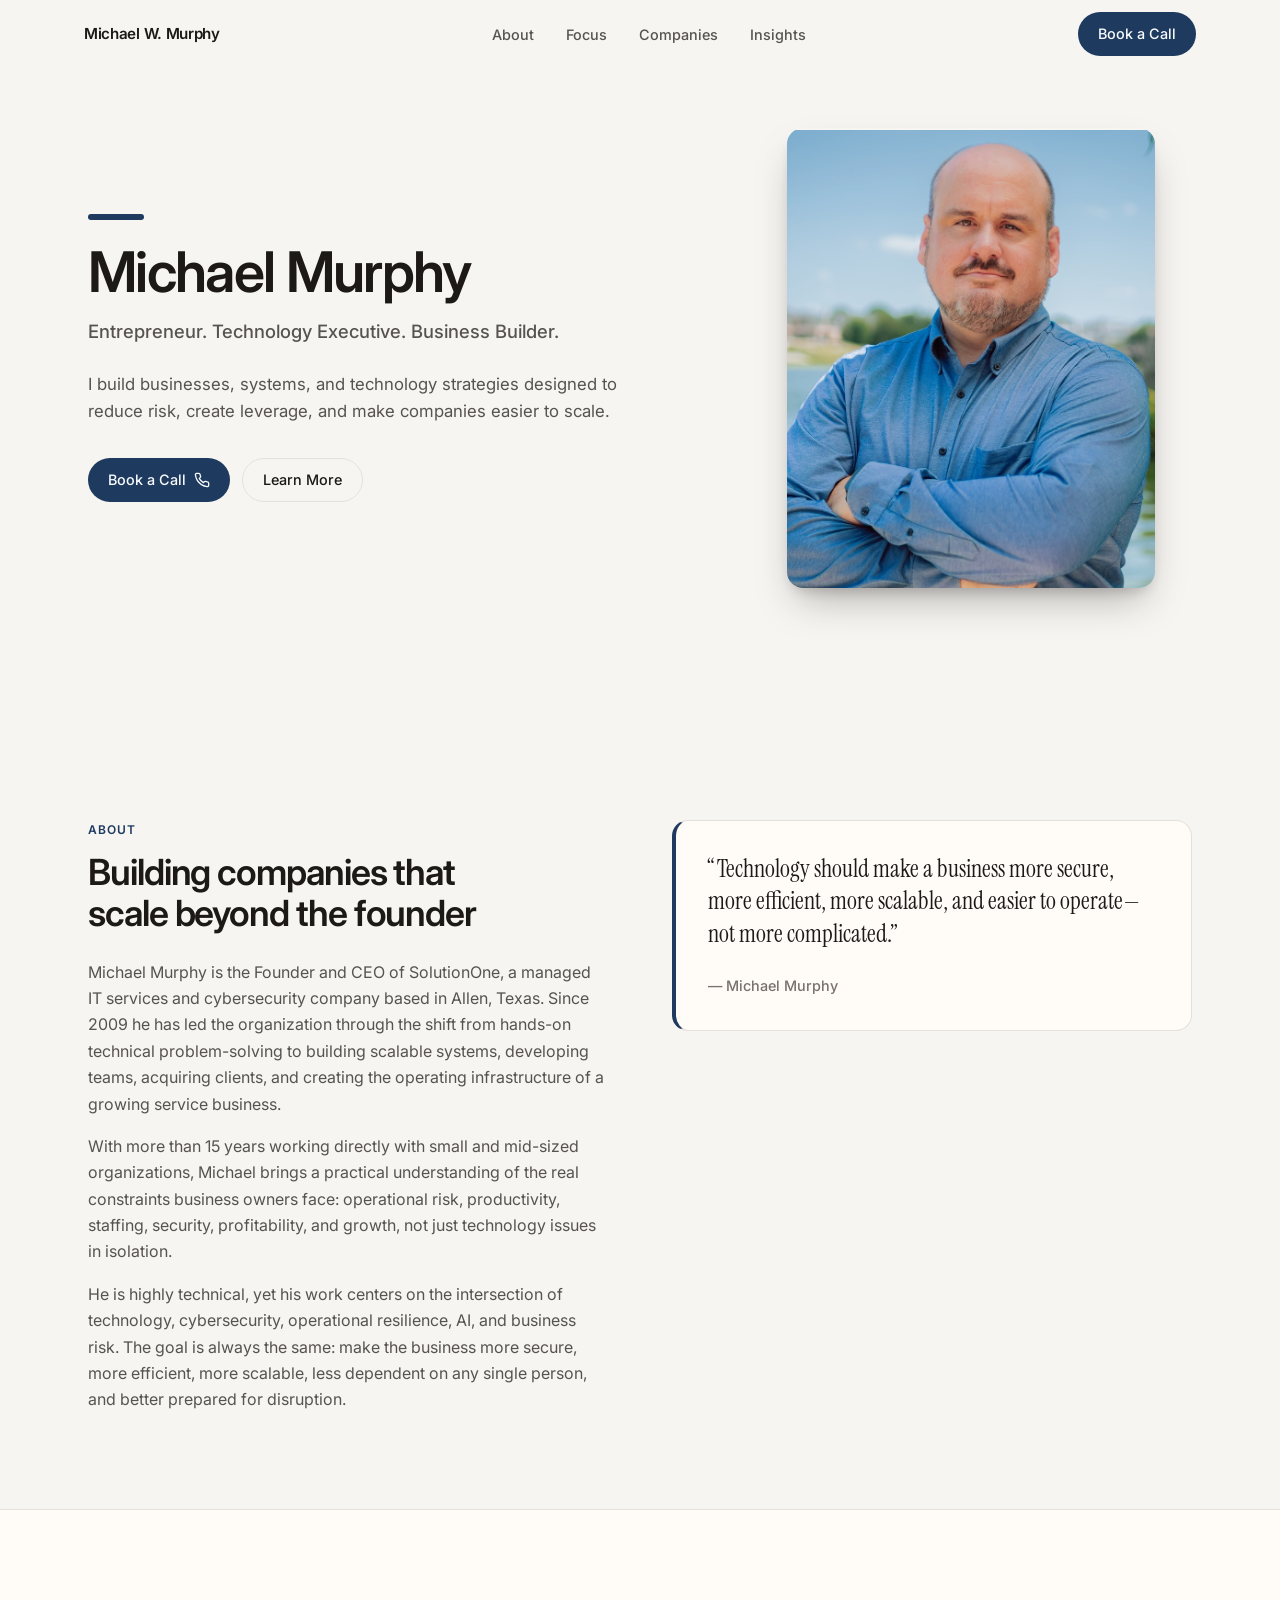
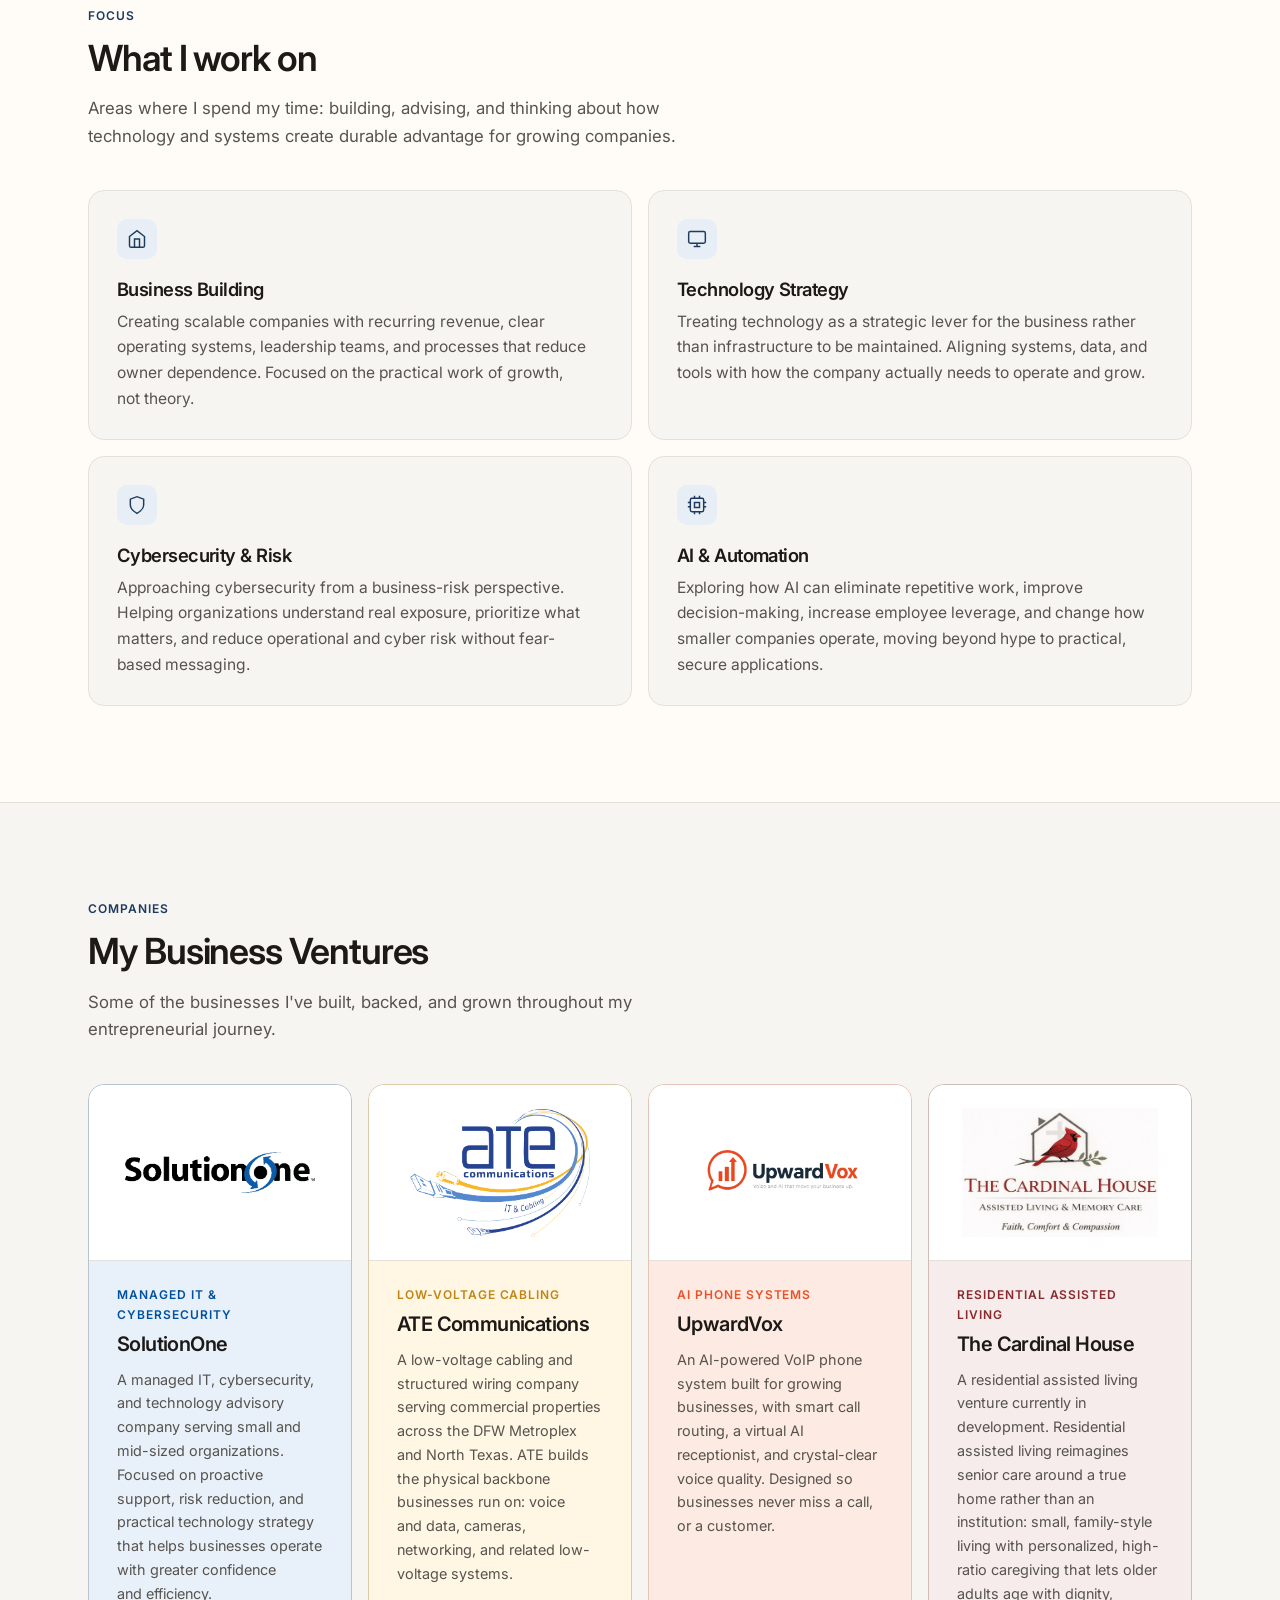
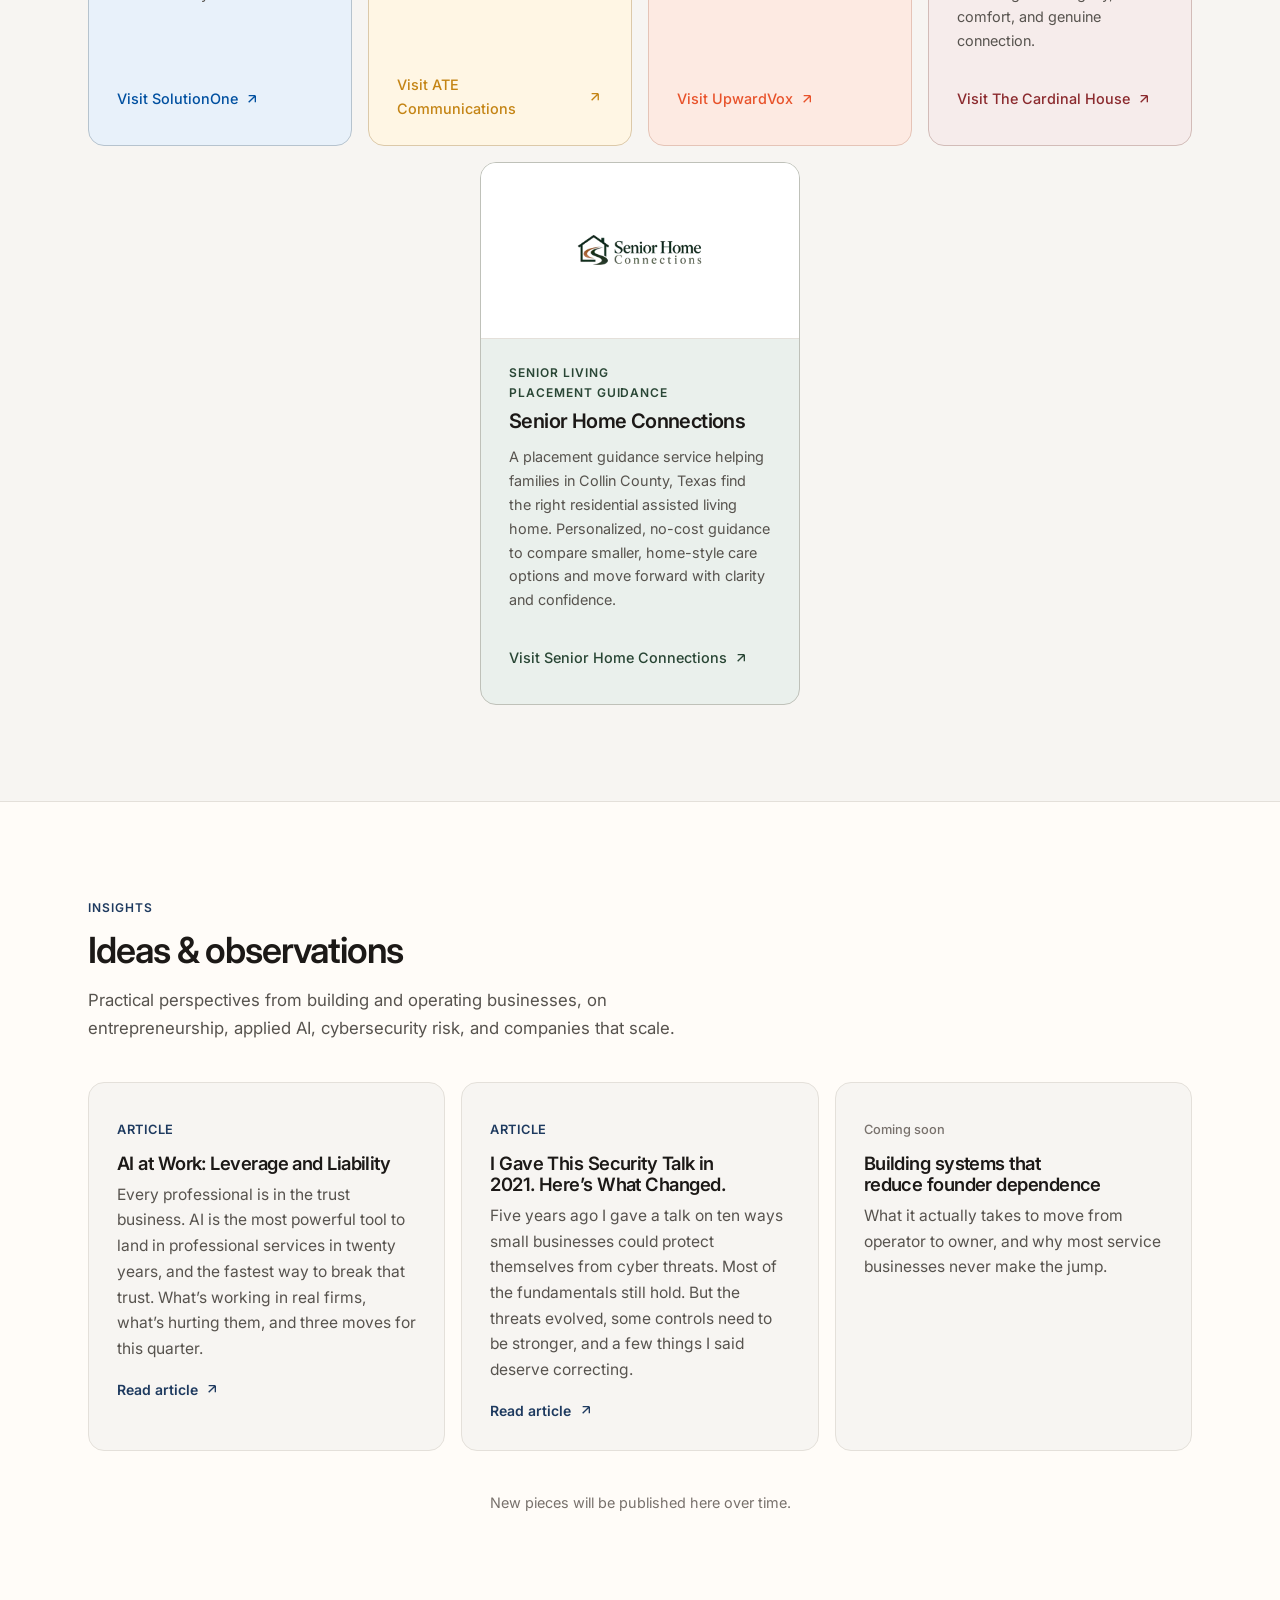
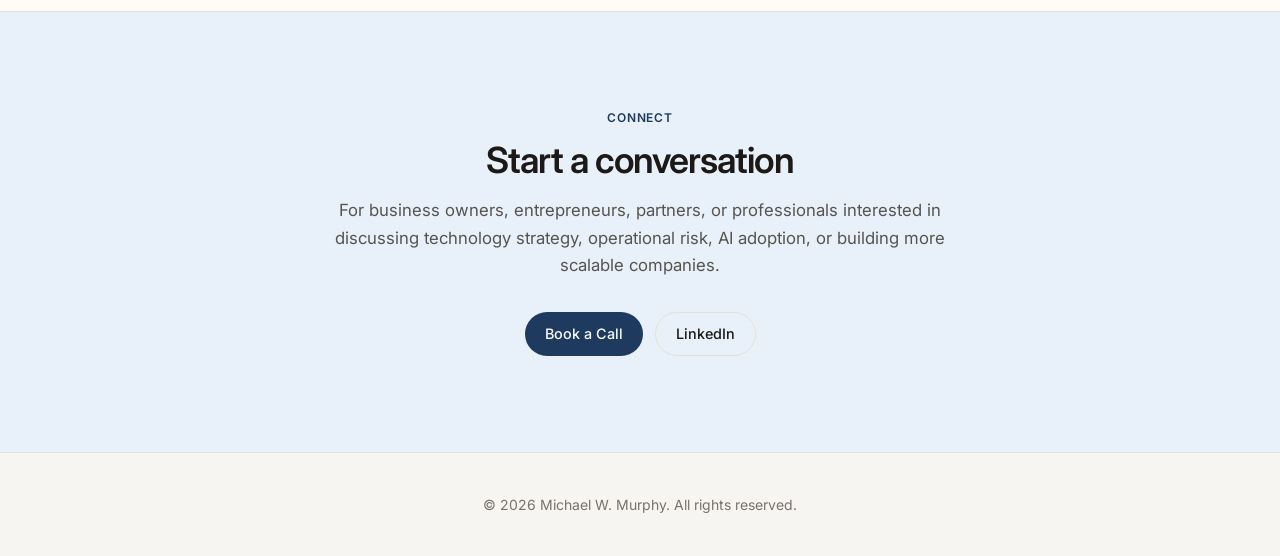
==== commit 2169a8d2: "Add Cardinal House visit link and Senior Home Connections venture Adds a visit link for The Cardinal" ====
--- a/index.html
+++ b/index.html
@@ -143,6 +143,16 @@
               <p class="kind">Residential assisted living</p>
               <h3>The Cardinal House</h3>
               <p>A residential assisted living venture currently in development. Residential assisted living reimagines senior care around a true home rather than an institution: small, family-style living with personalized, high-ratio caregiving that lets older adults age with dignity, comfort, and genuine connection.</p>
+              <a class="ext" href="https://cardinalhouseassistedliving.com" target="_blank" rel="noopener noreferrer">Visit The Cardinal House <svg width="16" height="16" viewBox="0 0 24 24" fill="none" stroke="currentColor" stroke-width="2"><path d="M7 17L17 7M17 7H7M17 7V17"/></svg></a>
+            </div>
+          </article>
+          <article class="venture shc">
+            <div class="venture-logo"><img src="logos/seniorhomeconnections.webp" alt="Senior Home Connections logo" /></div>
+            <div class="venture-body">
+              <p class="kind">Senior living placement guidance</p>
+              <h3>Senior Home Connections</h3>
+              <p>A placement guidance service helping families in Collin County, Texas find the right residential assisted living home. Personalized, no-cost guidance to compare smaller, home-style care options and move forward with clarity and confidence.</p>
+              <a class="ext" href="https://seniorhomeconnections.com" target="_blank" rel="noopener noreferrer">Visit Senior Home Connections <svg width="16" height="16" viewBox="0 0 24 24" fill="none" stroke="currentColor" stroke-width="2"><path d="M7 17L17 7M17 7H7M17 7V17"/></svg></a>
             </div>
           </article>
         </div>
--- a/css/site.css
+++ b/css/site.css
@@ -17,6 +17,8 @@
   --cardinal-soft: #f6eceb;
   --uv: #e8522a;
   --uv-soft: #fdeae2;
+  --shc: #294635;
+  --shc-soft: #eaf0ec;
   --logo-band: #ffffff;
   --radius: 1rem;
   --font: Inter, ui-sans-serif, system-ui, sans-serif;
@@ -116,9 +118,10 @@
 .intro { margin-top: 1rem; max-width: 40rem; color: var(--muted); font-size: 1.05rem; }
 
 .about-grid, .focus-grid, .company-grid, .insight-grid { margin-top: 2.5rem; display: grid; gap: 1rem; }
-@media (min-width: 640px) { .focus-grid, .company-grid { grid-template-columns: 1fr 1fr; } }
+@media (min-width: 640px) { .focus-grid { grid-template-columns: 1fr 1fr; } }
 @media (min-width: 768px) { .insight-grid { grid-template-columns: 1fr 1fr 1fr; } }
-@media (min-width: 1024px) { .company-grid { grid-template-columns: 1fr 1fr 1fr 1fr; } }
+.company-grid { display: flex; flex-wrap: wrap; justify-content: center; }
+.company-grid .venture { flex: 1 1 16rem; max-width: 20rem; }
 @media (min-width: 1024px) { .about-grid { grid-template-columns: 1fr 1fr; gap: 4rem; } }
 
 .about-copy { margin-top: 1.5rem; display: grid; gap: 1rem; color: var(--muted); }
@@ -150,6 +153,7 @@
 .venture.ate { background: var(--ate-soft); border-color: color-mix(in srgb, var(--ate-gold) 25%, var(--border)); }
 .venture.cardinal { background: var(--cardinal-soft); border-color: color-mix(in srgb, var(--cardinal) 20%, var(--border)); }
 .venture.uv { background: var(--uv-soft); border-color: color-mix(in srgb, var(--uv) 20%, var(--border)); }
+.venture.shc { background: var(--shc-soft); border-color: color-mix(in srgb, var(--shc) 20%, var(--border)); }
 .venture-logo {
   height: 11rem; display: flex; align-items: center; justify-content: center;
   background: var(--logo-band); border-bottom: 1px solid var(--border); padding: 0 1.25rem;
@@ -159,12 +163,14 @@
 .venture.ate img { height: 8rem; }
 .venture.cardinal img { height: 9rem; }
 .venture.uv img { height: 3.5rem; }
+.venture.shc img { height: 3rem; }
 .venture-body { padding: 1.5rem 1.75rem; display: flex; flex-direction: column; flex: 1; }
 .kind { font-size: 0.75rem; font-weight: 600; letter-spacing: 0.08em; text-transform: uppercase; }
 .venture.so .kind, .venture.so .ext { color: var(--so); }
 .venture.ate .kind, .venture.ate .ext { color: var(--ate-gold); }
-.venture.cardinal .kind { color: var(--cardinal); }
+.venture.cardinal .kind, .venture.cardinal .ext { color: var(--cardinal); }
 .venture.uv .kind, .venture.uv .ext { color: var(--uv); }
+.venture.shc .kind, .venture.shc .ext { color: var(--shc); }
 .venture h3 { margin-top: 0.5rem; font-size: 1.25rem; font-weight: 600; }
 .venture-body > p:last-of-type { margin-top: 0.75rem; flex: 1; color: var(--muted); font-size: 0.9rem; }
 .ext {
